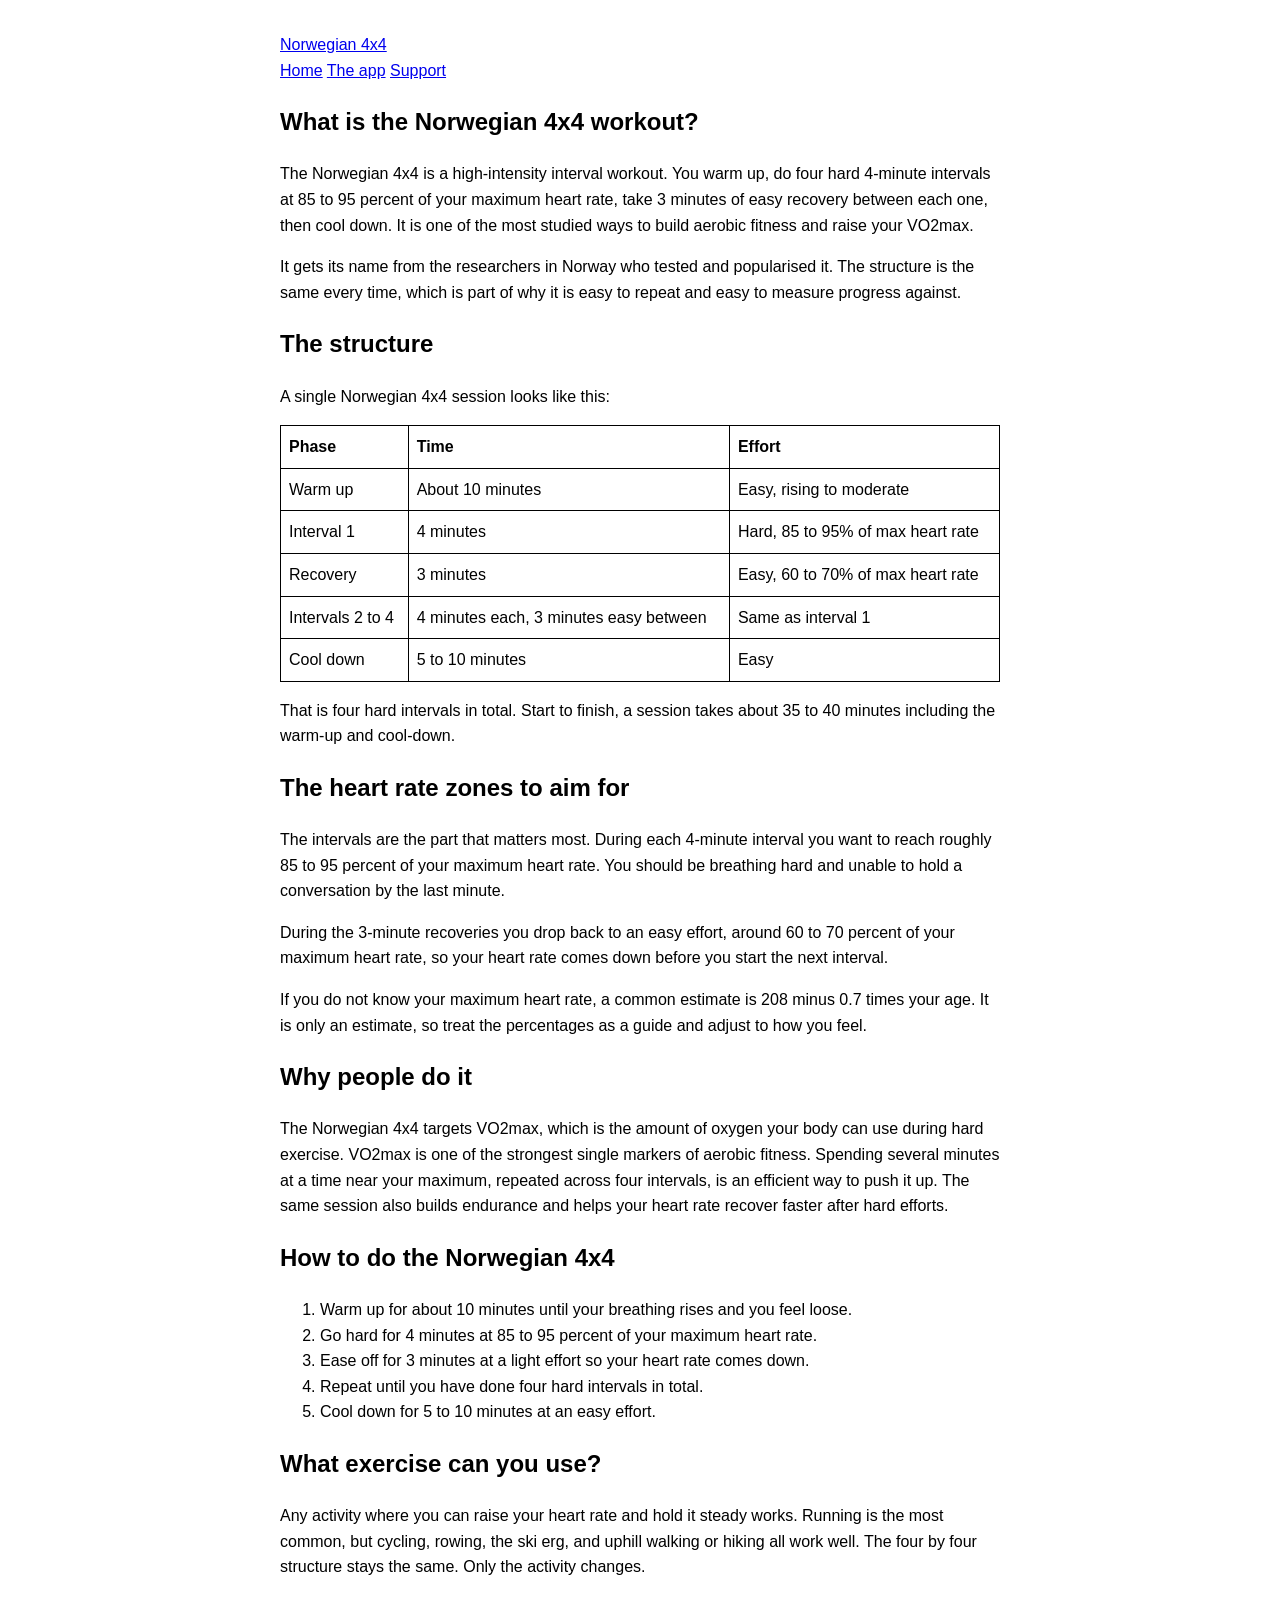
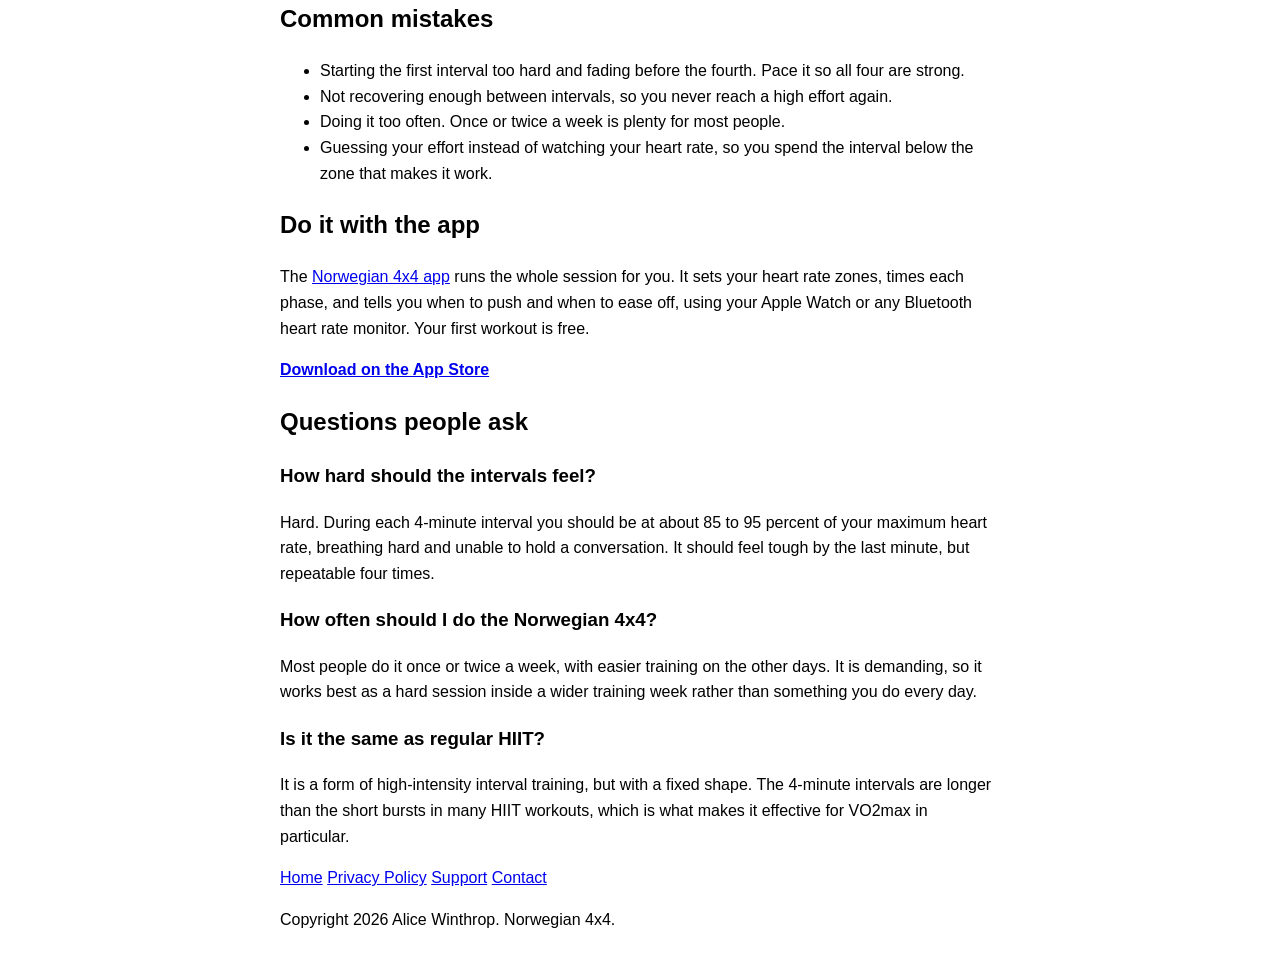
==== what-is-the-norwegian-4x4-workout/index.html @ 2b223a9f "Rewrite landing copy plainly, add Norwegian 4x4 workout guide Revise the landing page copy to remove" ====
<!DOCTYPE html>
<html lang="en">
<head>
  <meta charset="UTF-8">
  <meta name="viewport" content="width=device-width, initial-scale=1.0">

  <!-- ============================================================
       PRIMARY SEO
       Target queries: "norwegian 4x4", "what is the norwegian 4x4 workout",
       "norwegian 4x4 protocol", "4x4 interval training", "norwegian 4x4 heart rate"
       Informational intent. This page builds topical authority and earns
       links; it links through to the app landing page.
       ============================================================ -->
  <title>What Is the Norwegian 4x4 Workout? A Simple Guide</title>
  <meta name="description" content="The Norwegian 4x4 is an interval workout: warm up, four 4-minute hard intervals with 3-minute easy recoveries, then cool down. Here is how it works, the heart rate zones to aim for, and how to do it.">
  <link rel="canonical" href="https://norwegian4x4.app/what-is-the-norwegian-4x4-workout/">
  <meta name="robots" content="index, follow, max-image-preview:large">

  <!-- Open Graph -->
  <meta property="og:type" content="article">
  <meta property="og:site_name" content="Norwegian 4x4">
  <meta property="og:title" content="What Is the Norwegian 4x4 Workout? A Simple Guide">
  <meta property="og:description" content="The Norwegian 4x4 is an interval workout: warm up, four 4-minute hard intervals with 3-minute easy recoveries, then cool down. How it works, the heart rate zones, and how to do it.">
  <meta property="og:url" content="https://norwegian4x4.app/what-is-the-norwegian-4x4-workout/">
  <!-- TODO(design): 1200x630 social share image -->
  <meta property="og:image" content="https://norwegian4x4.app/assets/og-image.png">

  <!-- Twitter Card -->
  <meta name="twitter:card" content="summary_large_image">
  <meta name="twitter:title" content="What Is the Norwegian 4x4 Workout? A Simple Guide">
  <meta name="twitter:description" content="The Norwegian 4x4 is an interval workout: warm up, four 4-minute hard intervals with 3-minute easy recoveries, then cool down.">
  <meta name="twitter:image" content="https://norwegian4x4.app/assets/og-image.png">

  <!-- ============================================================
       STRUCTURED DATA
       HowTo drives the step rich-result; FAQPage covers common questions.
       ============================================================ -->
  <script type="application/ld+json">
  {
    "@context": "https://schema.org",
    "@type": "HowTo",
    "name": "How to do the Norwegian 4x4 workout",
    "description": "A step-by-step guide to the Norwegian 4x4 interval workout, from warm-up to cool-down.",
    "totalTime": "PT35M",
    "step": [
      {
        "@type": "HowToStep",
        "name": "Warm up",
        "text": "Warm up for about 10 minutes at an easy effort until your breathing rises and you feel loose."
      },
      {
        "@type": "HowToStep",
        "name": "First hard interval",
        "text": "Go hard for 4 minutes at roughly 85 to 95 percent of your maximum heart rate. You should be breathing hard and unable to hold a conversation."
      },
      {
        "@type": "HowToStep",
        "name": "Recover",
        "text": "Ease off for 3 minutes at a light effort, around 60 to 70 percent of your maximum heart rate, so your heart rate comes down before the next interval."
      },
      {
        "@type": "HowToStep",
        "name": "Repeat for four intervals",
        "text": "Repeat the 4-minute hard interval and 3-minute recovery until you have completed four hard intervals in total."
      },
      {
        "@type": "HowToStep",
        "name": "Cool down",
        "text": "Cool down for 5 to 10 minutes at an easy effort to finish."
      }
    ]
  }
  </script>

  <script type="application/ld+json">
  {
    "@context": "https://schema.org",
    "@type": "FAQPage",
    "mainEntity": [
      {
        "@type": "Question",
        "name": "What is the Norwegian 4x4 workout?",
        "acceptedAnswer": {
          "@type": "Answer",
          "text": "The Norwegian 4x4 is a high-intensity interval workout. You warm up, do four hard 4-minute intervals at 85 to 95 percent of your maximum heart rate, take 3 minutes of easy recovery between each one, then cool down. It is used to build aerobic fitness and VO2max."
        }
      },
      {
        "@type": "Question",
        "name": "How hard should the intervals feel?",
        "acceptedAnswer": {
          "@type": "Answer",
          "text": "Hard. During each 4-minute interval you should be at about 85 to 95 percent of your maximum heart rate, breathing hard and unable to hold a conversation. It should feel tough by the last minute, but repeatable four times."
        }
      },
      {
        "@type": "Question",
        "name": "How often should I do the Norwegian 4x4?",
        "acceptedAnswer": {
          "@type": "Answer",
          "text": "Most people do it once or twice a week, with easier training on the other days. It is demanding, so it works best as a hard session inside a wider training week rather than something you do every day."
        }
      },
      {
        "@type": "Question",
        "name": "What exercises can I use for the Norwegian 4x4?",
        "acceptedAnswer": {
          "@type": "Answer",
          "text": "Any activity where you can raise your heart rate and hold it steady works. Running, cycling, rowing, the ski erg, and uphill walking or hiking are all common. The structure stays the same, only the activity changes."
        }
      }
    ]
  }
  </script>

  <!-- ============================================================
       PLACEHOLDER STYLES. Intentionally minimal.
       Design will be replaced by the design system.
       ============================================================ -->
  <style>
    :root { color-scheme: light dark; }
    body {
      font-family: -apple-system, BlinkMacSystemFont, "Segoe UI", Roboto, Helvetica, Arial, sans-serif;
      line-height: 1.6;
      max-width: 720px;
      margin: 0 auto;
      padding: 2rem 1rem;
    }
    table { border-collapse: collapse; width: 100%; }
    th, td { border: 1px solid currentColor; padding: 0.5rem; text-align: left; }
    .cta { font-weight: 600; }
  </style>
</head>

<body>
  <header class="site-header">
    <a class="brand" href="/" aria-label="Norwegian 4x4 home">
      <span class="brand-name">Norwegian 4x4</span>
    </a>
    <nav class="site-nav" aria-label="Primary">
      <a href="/">Home</a>
      <a href="/#features">The app</a>
      <a href="/support">Support</a>
    </nav>
  </header>

  <main>
    <article>
      <h1>What is the Norwegian 4x4 workout?</h1>

      <!-- Lead answer kept short and direct for featured snippets and AI answers. -->
      <p>
        The Norwegian 4x4 is a high-intensity interval workout. You warm up, do four hard 4-minute
        intervals at 85 to 95 percent of your maximum heart rate, take 3 minutes of easy recovery
        between each one, then cool down. It is one of the most studied ways to build aerobic fitness
        and raise your VO2max.
      </p>
      <p>
        It gets its name from the researchers in Norway who tested and popularised it. The structure is
        the same every time, which is part of why it is easy to repeat and easy to measure progress
        against.
      </p>

      <h2>The structure</h2>
      <p>A single Norwegian 4x4 session looks like this:</p>
      <table>
        <thead>
          <tr><th>Phase</th><th>Time</th><th>Effort</th></tr>
        </thead>
        <tbody>
          <tr><td>Warm up</td><td>About 10 minutes</td><td>Easy, rising to moderate</td></tr>
          <tr><td>Interval 1</td><td>4 minutes</td><td>Hard, 85 to 95% of max heart rate</td></tr>
          <tr><td>Recovery</td><td>3 minutes</td><td>Easy, 60 to 70% of max heart rate</td></tr>
          <tr><td>Intervals 2 to 4</td><td>4 minutes each, 3 minutes easy between</td><td>Same as interval 1</td></tr>
          <tr><td>Cool down</td><td>5 to 10 minutes</td><td>Easy</td></tr>
        </tbody>
      </table>
      <p>
        That is four hard intervals in total. Start to finish, a session takes about 35 to 40 minutes
        including the warm-up and cool-down.
      </p>

      <h2>The heart rate zones to aim for</h2>
      <p>
        The intervals are the part that matters most. During each 4-minute interval you want to reach
        roughly 85 to 95 percent of your maximum heart rate. You should be breathing hard and unable to
        hold a conversation by the last minute.
      </p>
      <p>
        During the 3-minute recoveries you drop back to an easy effort, around 60 to 70 percent of your
        maximum heart rate, so your heart rate comes down before you start the next interval.
      </p>
      <p>
        If you do not know your maximum heart rate, a common estimate is 208 minus 0.7 times your age.
        It is only an estimate, so treat the percentages as a guide and adjust to how you feel.
      </p>

      <h2>Why people do it</h2>
      <p>
        The Norwegian 4x4 targets VO2max, which is the amount of oxygen your body can use during hard
        exercise. VO2max is one of the strongest single markers of aerobic fitness. Spending several
        minutes at a time near your maximum, repeated across four intervals, is an efficient way to push
        it up. The same session also builds endurance and helps your heart rate recover faster after hard
        efforts.
      </p>

      <h2>How to do the Norwegian 4x4</h2>
      <ol>
        <li>Warm up for about 10 minutes until your breathing rises and you feel loose.</li>
        <li>Go hard for 4 minutes at 85 to 95 percent of your maximum heart rate.</li>
        <li>Ease off for 3 minutes at a light effort so your heart rate comes down.</li>
        <li>Repeat until you have done four hard intervals in total.</li>
        <li>Cool down for 5 to 10 minutes at an easy effort.</li>
      </ol>

      <h2>What exercise can you use?</h2>
      <p>
        Any activity where you can raise your heart rate and hold it steady works. Running is the most
        common, but cycling, rowing, the ski erg, and uphill walking or hiking all work well. The four by
        four structure stays the same. Only the activity changes.
      </p>

      <h2>Common mistakes</h2>
      <ul>
        <li>Starting the first interval too hard and fading before the fourth. Pace it so all four are strong.</li>
        <li>Not recovering enough between intervals, so you never reach a high effort again.</li>
        <li>Doing it too often. Once or twice a week is plenty for most people.</li>
        <li>Guessing your effort instead of watching your heart rate, so you spend the interval below the zone that makes it work.</li>
      </ul>

      <h2>Do it with the app</h2>
      <p>
        The <a href="/">Norwegian 4x4 app</a> runs the whole session for you. It sets your heart rate
        zones, times each phase, and tells you when to push and when to ease off, using your Apple Watch
        or any Bluetooth heart rate monitor. Your first workout is free.
      </p>
      <p class="cta-row">
        <!-- TODO(action): replace with the real App Store URL / app ID -->
        <a class="cta cta-primary" href="https://apps.apple.com/app/idXXXXXXXXX"
           data-analytics="guide-download">Download on the App Store</a>
      </p>

      <h2>Questions people ask</h2>

      <h3>How hard should the intervals feel?</h3>
      <p>
        Hard. During each 4-minute interval you should be at about 85 to 95 percent of your maximum heart
        rate, breathing hard and unable to hold a conversation. It should feel tough by the last minute,
        but repeatable four times.
      </p>

      <h3>How often should I do the Norwegian 4x4?</h3>
      <p>
        Most people do it once or twice a week, with easier training on the other days. It is demanding,
        so it works best as a hard session inside a wider training week rather than something you do
        every day.
      </p>

      <h3>Is it the same as regular HIIT?</h3>
      <p>
        It is a form of high-intensity interval training, but with a fixed shape. The 4-minute intervals
        are longer than the short bursts in many HIIT workouts, which is what makes it effective for
        VO2max in particular.
      </p>
    </article>
  </main>

  <footer class="site-footer">
    <nav aria-label="Footer">
      <a href="/">Home</a>
      <a href="https://norwegian4x4.app/privacy-policy">Privacy Policy</a>
      <a href="https://norwegian4x4.app/support">Support</a>
      <a href="mailto:alicedevwin@icloud.com">Contact</a>
    </nav>
    <p class="copyright">Copyright 2026 Alice Winthrop. Norwegian 4x4.</p>
  </footer>
</body>
</html>
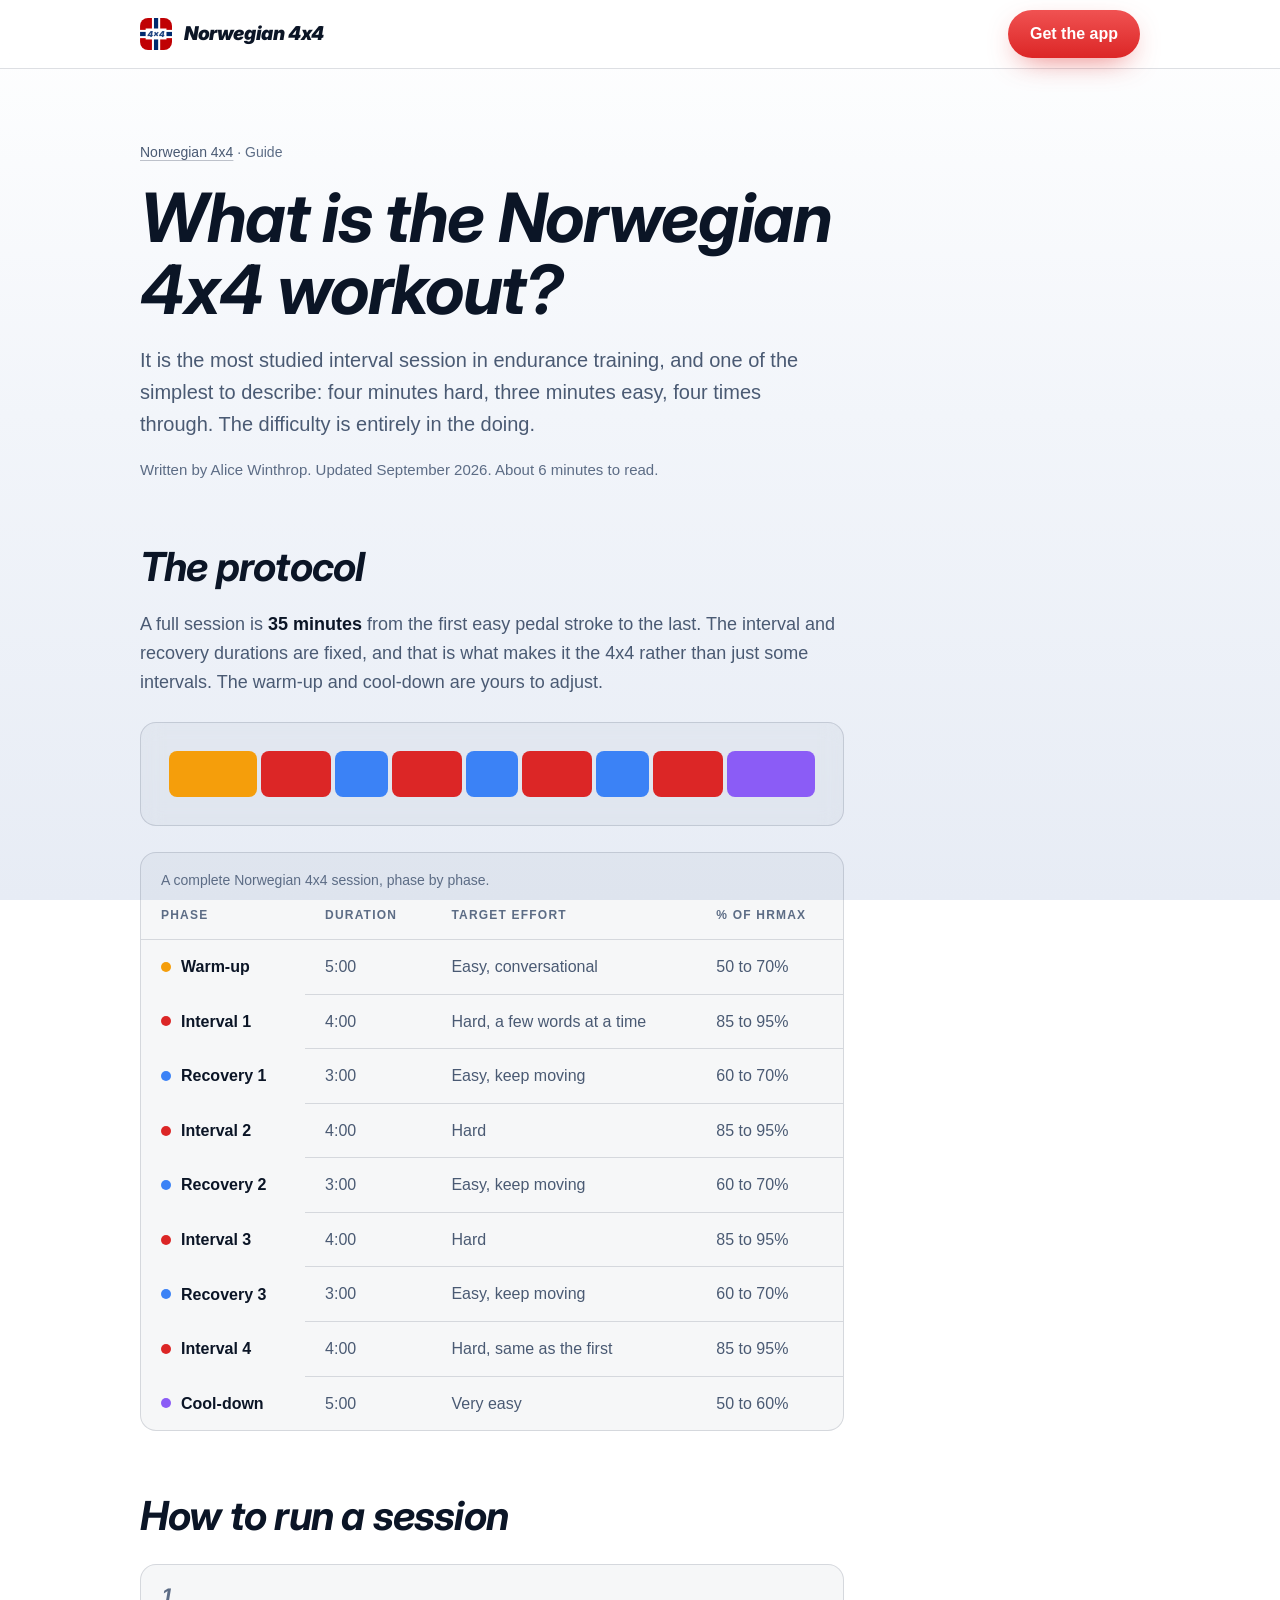
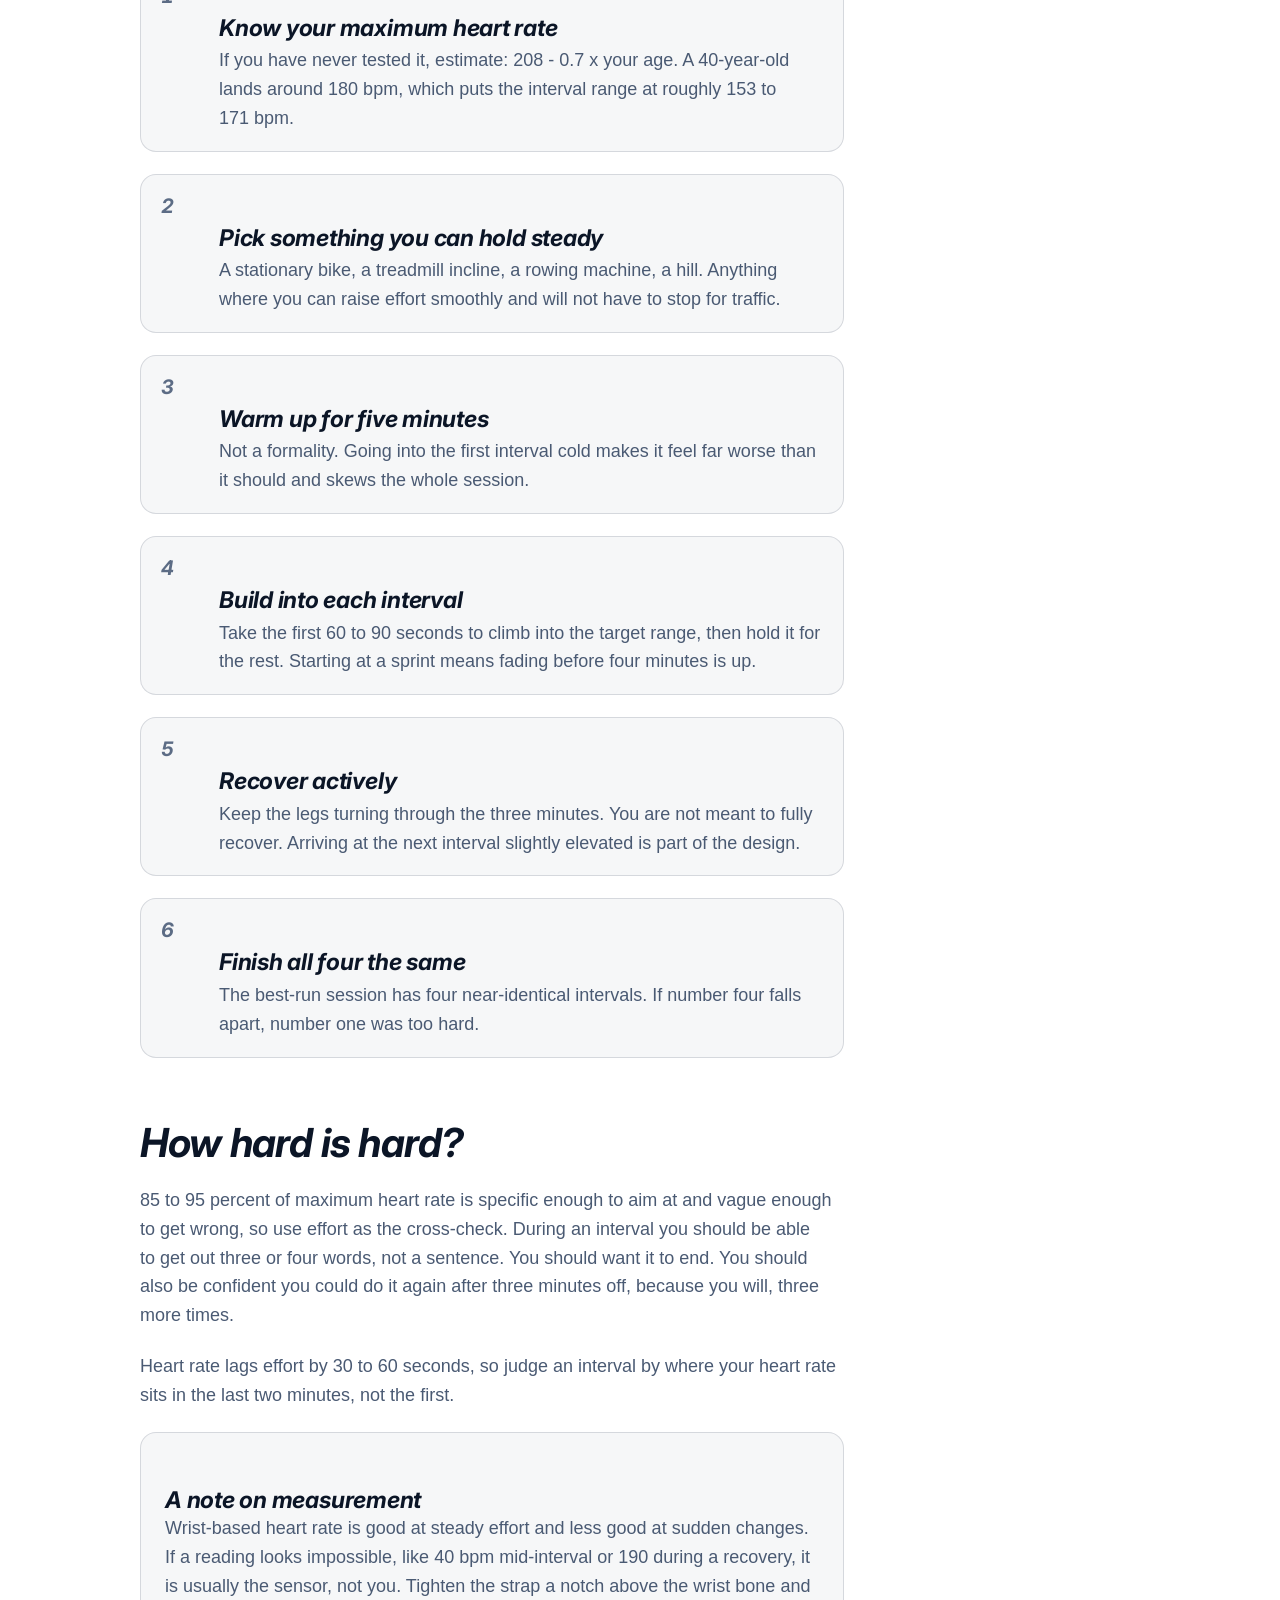
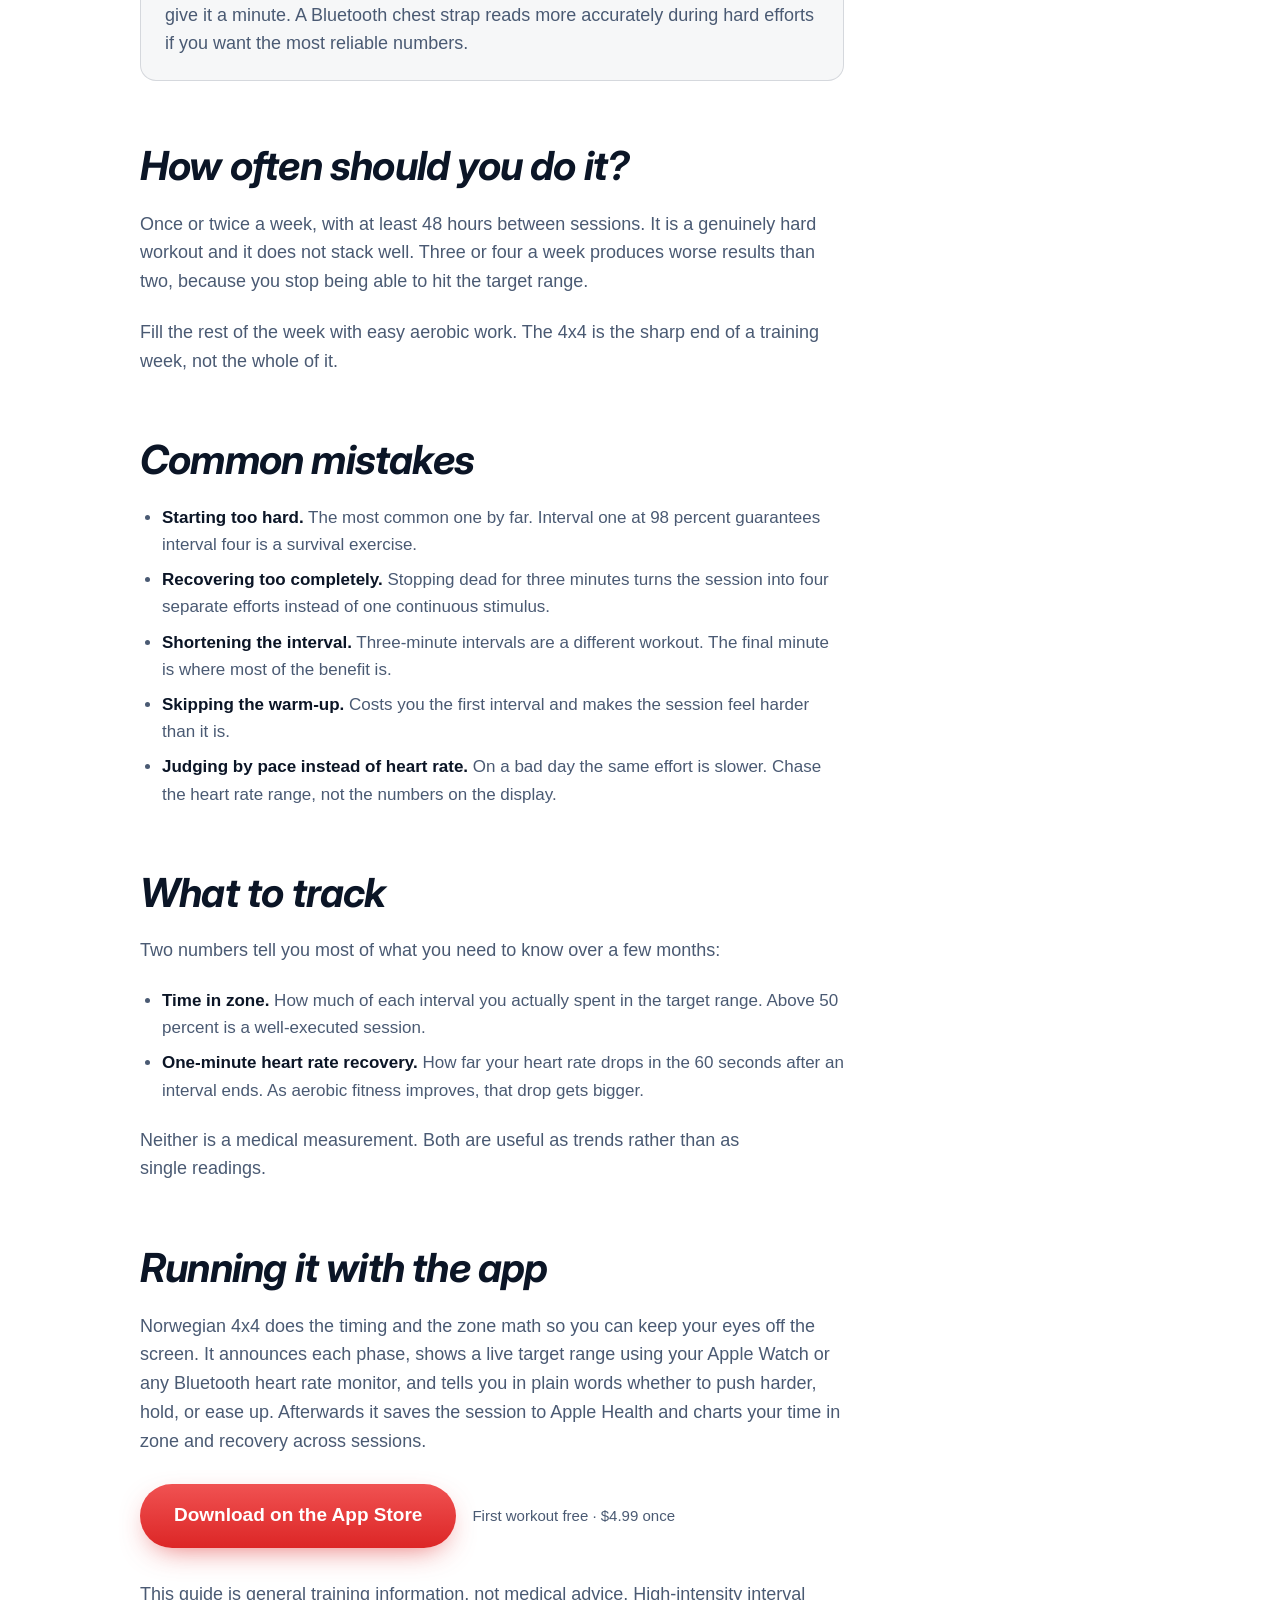
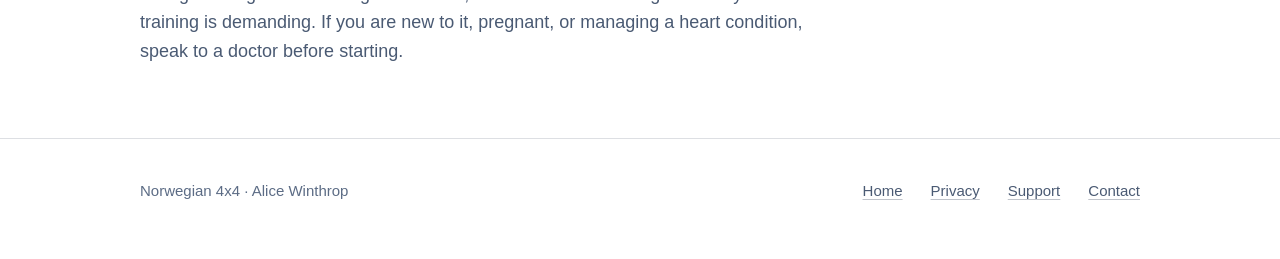
==== commit b8f6b13b: "Apply Claude Design visual design to landing page and guide Merge the Claude Design handoff onto the" ====
--- a/what-is-the-norwegian-4x4-workout/index.html
+++ b/what-is-the-norwegian-4x4-workout/index.html
@@ -1,278 +1,269 @@
 <!DOCTYPE html>
 <html lang="en">
 <head>
-  <meta charset="UTF-8">
-  <meta name="viewport" content="width=device-width, initial-scale=1.0">
-
-  <!-- ============================================================
-       PRIMARY SEO
-       Target queries: "norwegian 4x4", "what is the norwegian 4x4 workout",
-       "norwegian 4x4 protocol", "4x4 interval training", "norwegian 4x4 heart rate"
-       Informational intent. This page builds topical authority and earns
-       links; it links through to the app landing page.
-       ============================================================ -->
-  <title>What Is the Norwegian 4x4 Workout? A Simple Guide</title>
-  <meta name="description" content="The Norwegian 4x4 is an interval workout: warm up, four 4-minute hard intervals with 3-minute easy recoveries, then cool down. Here is how it works, the heart rate zones to aim for, and how to do it.">
-  <link rel="canonical" href="https://norwegian4x4.app/what-is-the-norwegian-4x4-workout/">
-  <meta name="robots" content="index, follow, max-image-preview:large">
-
-  <!-- Open Graph -->
-  <meta property="og:type" content="article">
-  <meta property="og:site_name" content="Norwegian 4x4">
-  <meta property="og:title" content="What Is the Norwegian 4x4 Workout? A Simple Guide">
-  <meta property="og:description" content="The Norwegian 4x4 is an interval workout: warm up, four 4-minute hard intervals with 3-minute easy recoveries, then cool down. How it works, the heart rate zones, and how to do it.">
-  <meta property="og:url" content="https://norwegian4x4.app/what-is-the-norwegian-4x4-workout/">
-  <!-- TODO(design): 1200x630 social share image -->
-  <meta property="og:image" content="https://norwegian4x4.app/assets/og-image.png">
-
-  <!-- Twitter Card -->
-  <meta name="twitter:card" content="summary_large_image">
-  <meta name="twitter:title" content="What Is the Norwegian 4x4 Workout? A Simple Guide">
-  <meta name="twitter:description" content="The Norwegian 4x4 is an interval workout: warm up, four 4-minute hard intervals with 3-minute easy recoveries, then cool down.">
-  <meta name="twitter:image" content="https://norwegian4x4.app/assets/og-image.png">
-
-  <!-- ============================================================
-       STRUCTURED DATA
-       HowTo drives the step rich-result; FAQPage covers common questions.
-       ============================================================ -->
-  <script type="application/ld+json">
-  {
-    "@context": "https://schema.org",
-    "@type": "HowTo",
-    "name": "How to do the Norwegian 4x4 workout",
-    "description": "A step-by-step guide to the Norwegian 4x4 interval workout, from warm-up to cool-down.",
-    "totalTime": "PT35M",
-    "step": [
-      {
-        "@type": "HowToStep",
-        "name": "Warm up",
-        "text": "Warm up for about 10 minutes at an easy effort until your breathing rises and you feel loose."
-      },
-      {
-        "@type": "HowToStep",
-        "name": "First hard interval",
-        "text": "Go hard for 4 minutes at roughly 85 to 95 percent of your maximum heart rate. You should be breathing hard and unable to hold a conversation."
-      },
-      {
-        "@type": "HowToStep",
-        "name": "Recover",
-        "text": "Ease off for 3 minutes at a light effort, around 60 to 70 percent of your maximum heart rate, so your heart rate comes down before the next interval."
-      },
-      {
-        "@type": "HowToStep",
-        "name": "Repeat for four intervals",
-        "text": "Repeat the 4-minute hard interval and 3-minute recovery until you have completed four hard intervals in total."
-      },
-      {
-        "@type": "HowToStep",
-        "name": "Cool down",
-        "text": "Cool down for 5 to 10 minutes at an easy effort to finish."
-      }
-    ]
+<meta charset="utf-8">
+<meta name="viewport" content="width=device-width, initial-scale=1">
+
+<!-- ============================================================
+     SEO. Targets: "norwegian 4x4", "what is the norwegian 4x4 workout",
+     "norwegian 4x4 protocol", "4x4 interval training".
+     ============================================================ -->
+<title>What Is the Norwegian 4x4 Workout? The Protocol, Explained</title>
+<meta name="description" content="The Norwegian 4x4 interval workout explained: the exact structure, the target heart rate zones, how long it takes, how often to do it, and the mistakes that make it easier than it should be.">
+<link rel="canonical" href="https://norwegian4x4.app/what-is-the-norwegian-4x4-workout/">
+<meta name="robots" content="index, follow, max-image-preview:large">
+
+<meta property="og:type" content="article">
+<meta property="og:site_name" content="Norwegian 4x4">
+<meta property="og:title" content="What Is the Norwegian 4x4 Workout? The Protocol, Explained">
+<meta property="og:description" content="The exact structure, the target heart rate zones, how long it takes, and how often to do it.">
+<meta property="og:url" content="https://norwegian4x4.app/what-is-the-norwegian-4x4-workout/">
+<meta property="og:image" content="https://norwegian4x4.app/assets/og-image.png">
+<meta property="og:image:width" content="1200">
+<meta property="og:image:height" content="630">
+<meta name="twitter:card" content="summary_large_image">
+<meta name="twitter:title" content="What Is the Norwegian 4x4 Workout? The Protocol, Explained">
+<meta name="twitter:description" content="The exact structure, the target heart rate zones, how long it takes, and how often to do it.">
+<meta name="twitter:image" content="https://norwegian4x4.app/assets/og-image.png">
+
+<link rel="icon" href="../assets/icon.png">
+<link rel="apple-touch-icon" href="../assets/icon.png">
+<link rel="preconnect" href="https://fonts.googleapis.com">
+<link rel="preconnect" href="https://fonts.gstatic.com" crossorigin>
+<link rel="stylesheet" href="https://fonts.googleapis.com/css2?family=Inter:ital,wght@1,700;1,900&display=swap">
+<link rel="stylesheet" href="../assets/site.css">
+
+<script type="application/ld+json">
+{
+  "@context": "https://schema.org",
+  "@type": "Article",
+  "headline": "What Is the Norwegian 4x4 Workout? The Protocol, Explained",
+  "description": "The Norwegian 4x4 interval workout explained: the exact structure, the target heart rate zones, how long it takes, how often to do it, and the common mistakes.",
+  "image": "https://norwegian4x4.app/assets/og-image.png",
+  "author": { "@type": "Person", "name": "Alice Winthrop" },
+  "publisher": { "@type": "Person", "name": "Alice Winthrop" },
+  "mainEntityOfPage": {
+    "@type": "WebPage",
+    "@id": "https://norwegian4x4.app/what-is-the-norwegian-4x4-workout/"
   }
-  </script>
-
-  <script type="application/ld+json">
-  {
-    "@context": "https://schema.org",
-    "@type": "FAQPage",
-    "mainEntity": [
-      {
-        "@type": "Question",
-        "name": "What is the Norwegian 4x4 workout?",
-        "acceptedAnswer": {
-          "@type": "Answer",
-          "text": "The Norwegian 4x4 is a high-intensity interval workout. You warm up, do four hard 4-minute intervals at 85 to 95 percent of your maximum heart rate, take 3 minutes of easy recovery between each one, then cool down. It is used to build aerobic fitness and VO2max."
-        }
-      },
-      {
-        "@type": "Question",
-        "name": "How hard should the intervals feel?",
-        "acceptedAnswer": {
-          "@type": "Answer",
-          "text": "Hard. During each 4-minute interval you should be at about 85 to 95 percent of your maximum heart rate, breathing hard and unable to hold a conversation. It should feel tough by the last minute, but repeatable four times."
-        }
-      },
-      {
-        "@type": "Question",
-        "name": "How often should I do the Norwegian 4x4?",
-        "acceptedAnswer": {
-          "@type": "Answer",
-          "text": "Most people do it once or twice a week, with easier training on the other days. It is demanding, so it works best as a hard session inside a wider training week rather than something you do every day."
-        }
-      },
-      {
-        "@type": "Question",
-        "name": "What exercises can I use for the Norwegian 4x4?",
-        "acceptedAnswer": {
-          "@type": "Answer",
-          "text": "Any activity where you can raise your heart rate and hold it steady works. Running, cycling, rowing, the ski erg, and uphill walking or hiking are all common. The structure stays the same, only the activity changes."
-        }
-      }
-    ]
-  }
-  </script>
-
-  <!-- ============================================================
-       PLACEHOLDER STYLES. Intentionally minimal.
-       Design will be replaced by the design system.
-       ============================================================ -->
-  <style>
-    :root { color-scheme: light dark; }
-    body {
-      font-family: -apple-system, BlinkMacSystemFont, "Segoe UI", Roboto, Helvetica, Arial, sans-serif;
-      line-height: 1.6;
-      max-width: 720px;
-      margin: 0 auto;
-      padding: 2rem 1rem;
-    }
-    table { border-collapse: collapse; width: 100%; }
-    th, td { border: 1px solid currentColor; padding: 0.5rem; text-align: left; }
-    .cta { font-weight: 600; }
-  </style>
+}
+</script>
+<script type="application/ld+json">
+{
+  "@context": "https://schema.org",
+  "@type": "HowTo",
+  "name": "How to do the Norwegian 4x4 workout",
+  "totalTime": "PT35M",
+  "step": [
+    { "@type": "HowToStep", "name": "Warm up", "text": "Five minutes of easy cardio to raise your heart rate gradually." },
+    { "@type": "HowToStep", "name": "Interval", "text": "Four minutes at roughly 85 to 95 percent of maximum heart rate. Hard but repeatable." },
+    { "@type": "HowToStep", "name": "Recovery", "text": "Three minutes of active recovery at around 60 to 70 percent of maximum heart rate." },
+    { "@type": "HowToStep", "name": "Repeat", "text": "Complete four intervals in total, separated by three recoveries." },
+    { "@type": "HowToStep", "name": "Cool down", "text": "Five minutes of easy movement to finish." }
+  ]
+}
+</script>
 </head>
 
 <body>
-  <header class="site-header">
-    <a class="brand" href="/" aria-label="Norwegian 4x4 home">
-      <span class="brand-name">Norwegian 4x4</span>
+
+<header class="masthead">
+  <div class="shell">
+    <a class="brand" href="../">
+      <img src="../assets/icon.png" alt="" width="32" height="32">
+      <span>Norwegian 4x4</span>
     </a>
-    <nav class="site-nav" aria-label="Primary">
-      <a href="/">Home</a>
-      <a href="/#features">The app</a>
-      <a href="/support">Support</a>
-    </nav>
-  </header>
-
-  <main>
-    <article>
+    <!-- TODO(action): replace with the real App Store URL / app ID -->
+    <a class="cta cta-sm" href="https://apps.apple.com/app/idXXXXXXXXX">Get the app</a>
+  </div>
+</header>
+
+<main class="article">
+  <div class="shell">
+
+    <div class="article-head">
+      <p class="crumb"><a href="../">Norwegian 4x4</a> &middot; Guide</p>
       <h1>What is the Norwegian 4x4 workout?</h1>
-
-      <!-- Lead answer kept short and direct for featured snippets and AI answers. -->
-      <p>
-        The Norwegian 4x4 is a high-intensity interval workout. You warm up, do four hard 4-minute
-        intervals at 85 to 95 percent of your maximum heart rate, take 3 minutes of easy recovery
-        between each one, then cool down. It is one of the most studied ways to build aerobic fitness
-        and raise your VO2max.
-      </p>
-      <p>
-        It gets its name from the researchers in Norway who tested and popularised it. The structure is
-        the same every time, which is part of why it is easy to repeat and easy to measure progress
-        against.
-      </p>
-
-      <h2>The structure</h2>
-      <p>A single Norwegian 4x4 session looks like this:</p>
-      <table>
-        <thead>
-          <tr><th>Phase</th><th>Time</th><th>Effort</th></tr>
-        </thead>
-        <tbody>
-          <tr><td>Warm up</td><td>About 10 minutes</td><td>Easy, rising to moderate</td></tr>
-          <tr><td>Interval 1</td><td>4 minutes</td><td>Hard, 85 to 95% of max heart rate</td></tr>
-          <tr><td>Recovery</td><td>3 minutes</td><td>Easy, 60 to 70% of max heart rate</td></tr>
-          <tr><td>Intervals 2 to 4</td><td>4 minutes each, 3 minutes easy between</td><td>Same as interval 1</td></tr>
-          <tr><td>Cool down</td><td>5 to 10 minutes</td><td>Easy</td></tr>
-        </tbody>
-      </table>
-      <p>
-        That is four hard intervals in total. Start to finish, a session takes about 35 to 40 minutes
-        including the warm-up and cool-down.
-      </p>
-
-      <h2>The heart rate zones to aim for</h2>
-      <p>
-        The intervals are the part that matters most. During each 4-minute interval you want to reach
-        roughly 85 to 95 percent of your maximum heart rate. You should be breathing hard and unable to
-        hold a conversation by the last minute.
-      </p>
-      <p>
-        During the 3-minute recoveries you drop back to an easy effort, around 60 to 70 percent of your
-        maximum heart rate, so your heart rate comes down before you start the next interval.
-      </p>
-      <p>
-        If you do not know your maximum heart rate, a common estimate is 208 minus 0.7 times your age.
-        It is only an estimate, so treat the percentages as a guide and adjust to how you feel.
-      </p>
-
-      <h2>Why people do it</h2>
-      <p>
-        The Norwegian 4x4 targets VO2max, which is the amount of oxygen your body can use during hard
-        exercise. VO2max is one of the strongest single markers of aerobic fitness. Spending several
-        minutes at a time near your maximum, repeated across four intervals, is an efficient way to push
-        it up. The same session also builds endurance and helps your heart rate recover faster after hard
-        efforts.
-      </p>
-
-      <h2>How to do the Norwegian 4x4</h2>
-      <ol>
-        <li>Warm up for about 10 minutes until your breathing rises and you feel loose.</li>
-        <li>Go hard for 4 minutes at 85 to 95 percent of your maximum heart rate.</li>
-        <li>Ease off for 3 minutes at a light effort so your heart rate comes down.</li>
-        <li>Repeat until you have done four hard intervals in total.</li>
-        <li>Cool down for 5 to 10 minutes at an easy effort.</li>
+      <p class="lede">It is the most studied interval session in endurance training, and one of the simplest to describe: four minutes hard, three minutes easy, four times through. The difficulty is entirely in the doing.</p>
+      <p class="byline">Written by Alice Winthrop. Updated September 2026. About 6 minutes to read.</p>
+    </div>
+
+    <div class="article-body">
+
+      <h2>The protocol</h2>
+      <p>A full session is <strong>35 minutes</strong> from the first easy pedal stroke to the last. The interval and recovery durations are fixed, and that is what makes it the 4x4 rather than just some intervals. The warm-up and cool-down are yours to adjust.</p>
+
+      <div class="card" style="margin-top: 26px">
+        <div class="bar" role="img" aria-label="Session structure: a 5 minute warm-up, four 4-minute intervals separated by three 3-minute recoveries, then a 5 minute cool-down.">
+          <i class="w"></i><i class="i"></i><i class="r"></i><i class="i"></i><i class="r"></i><i class="i"></i><i class="r"></i><i class="i"></i><i class="c"></i>
+        </div>
+      </div>
+
+      <div class="table-wrap" style="margin-top: 26px">
+        <table>
+          <caption>A complete Norwegian 4x4 session, phase by phase.</caption>
+          <thead>
+            <tr>
+              <th scope="col">Phase</th>
+              <th scope="col">Duration</th>
+              <th scope="col">Target effort</th>
+              <th scope="col">% of HRmax</th>
+            </tr>
+          </thead>
+          <tbody>
+            <tr>
+              <th scope="row"><span class="phase"><span class="dot" style="background: var(--warmup)"></span>Warm-up</span></th>
+              <td>5:00</td>
+              <td>Easy, conversational</td>
+              <td>50 to 70%</td>
+            </tr>
+            <tr>
+              <th scope="row"><span class="phase"><span class="dot" style="background: var(--interval)"></span>Interval 1</span></th>
+              <td>4:00</td>
+              <td>Hard, a few words at a time</td>
+              <td>85 to 95%</td>
+            </tr>
+            <tr>
+              <th scope="row"><span class="phase"><span class="dot" style="background: var(--recovery)"></span>Recovery 1</span></th>
+              <td>3:00</td>
+              <td>Easy, keep moving</td>
+              <td>60 to 70%</td>
+            </tr>
+            <tr>
+              <th scope="row"><span class="phase"><span class="dot" style="background: var(--interval)"></span>Interval 2</span></th>
+              <td>4:00</td>
+              <td>Hard</td>
+              <td>85 to 95%</td>
+            </tr>
+            <tr>
+              <th scope="row"><span class="phase"><span class="dot" style="background: var(--recovery)"></span>Recovery 2</span></th>
+              <td>3:00</td>
+              <td>Easy, keep moving</td>
+              <td>60 to 70%</td>
+            </tr>
+            <tr>
+              <th scope="row"><span class="phase"><span class="dot" style="background: var(--interval)"></span>Interval 3</span></th>
+              <td>4:00</td>
+              <td>Hard</td>
+              <td>85 to 95%</td>
+            </tr>
+            <tr>
+              <th scope="row"><span class="phase"><span class="dot" style="background: var(--recovery)"></span>Recovery 3</span></th>
+              <td>3:00</td>
+              <td>Easy, keep moving</td>
+              <td>60 to 70%</td>
+            </tr>
+            <tr>
+              <th scope="row"><span class="phase"><span class="dot" style="background: var(--interval)"></span>Interval 4</span></th>
+              <td>4:00</td>
+              <td>Hard, same as the first</td>
+              <td>85 to 95%</td>
+            </tr>
+            <tr>
+              <th scope="row"><span class="phase"><span class="dot" style="background: var(--cooldown)"></span>Cool-down</span></th>
+              <td>5:00</td>
+              <td>Very easy</td>
+              <td>50 to 60%</td>
+            </tr>
+          </tbody>
+        </table>
+      </div>
+
+      <h2>How to run a session</h2>
+      <ol class="steps" style="margin-top: 26px">
+        <li>
+          <div>
+            <h3>Know your maximum heart rate</h3>
+            <p>If you have never tested it, estimate: 208 - 0.7 x your age. A 40-year-old lands around 180 bpm, which puts the interval range at roughly 153 to 171 bpm.</p>
+          </div>
+        </li>
+        <li>
+          <div>
+            <h3>Pick something you can hold steady</h3>
+            <p>A stationary bike, a treadmill incline, a rowing machine, a hill. Anything where you can raise effort smoothly and will not have to stop for traffic.</p>
+          </div>
+        </li>
+        <li>
+          <div>
+            <h3>Warm up for five minutes</h3>
+            <p>Not a formality. Going into the first interval cold makes it feel far worse than it should and skews the whole session.</p>
+          </div>
+        </li>
+        <li>
+          <div>
+            <h3>Build into each interval</h3>
+            <p>Take the first 60 to 90 seconds to climb into the target range, then hold it for the rest. Starting at a sprint means fading before four minutes is up.</p>
+          </div>
+        </li>
+        <li>
+          <div>
+            <h3>Recover actively</h3>
+            <p>Keep the legs turning through the three minutes. You are not meant to fully recover. Arriving at the next interval slightly elevated is part of the design.</p>
+          </div>
+        </li>
+        <li>
+          <div>
+            <h3>Finish all four the same</h3>
+            <p>The best-run session has four near-identical intervals. If number four falls apart, number one was too hard.</p>
+          </div>
+        </li>
       </ol>
 
-      <h2>What exercise can you use?</h2>
-      <p>
-        Any activity where you can raise your heart rate and hold it steady works. Running is the most
-        common, but cycling, rowing, the ski erg, and uphill walking or hiking all work well. The four by
-        four structure stays the same. Only the activity changes.
-      </p>
+      <h2>How hard is hard?</h2>
+      <p>85 to 95 percent of maximum heart rate is specific enough to aim at and vague enough to get wrong, so use effort as the cross-check. During an interval you should be able to get out three or four words, not a sentence. You should want it to end. You should also be confident you could do it again after three minutes off, because you will, three more times.</p>
+      <p>Heart rate lags effort by 30 to 60 seconds, so judge an interval by where your heart rate sits in the last two minutes, not the first.</p>
+
+      <div class="callout">
+        <h3>A note on measurement</h3>
+        <p>Wrist-based heart rate is good at steady effort and less good at sudden changes. If a reading looks impossible, like 40 bpm mid-interval or 190 during a recovery, it is usually the sensor, not you. Tighten the strap a notch above the wrist bone and give it a minute. A Bluetooth chest strap reads more accurately during hard efforts if you want the most reliable numbers.</p>
+      </div>
+
+      <h2>How often should you do it?</h2>
+      <p>Once or twice a week, with at least 48 hours between sessions. It is a genuinely hard workout and it does not stack well. Three or four a week produces worse results than two, because you stop being able to hit the target range.</p>
+      <p>Fill the rest of the week with easy aerobic work. The 4x4 is the sharp end of a training week, not the whole of it.</p>
 
       <h2>Common mistakes</h2>
       <ul>
-        <li>Starting the first interval too hard and fading before the fourth. Pace it so all four are strong.</li>
-        <li>Not recovering enough between intervals, so you never reach a high effort again.</li>
-        <li>Doing it too often. Once or twice a week is plenty for most people.</li>
-        <li>Guessing your effort instead of watching your heart rate, so you spend the interval below the zone that makes it work.</li>
+        <li><strong>Starting too hard.</strong> The most common one by far. Interval one at 98 percent guarantees interval four is a survival exercise.</li>
+        <li><strong>Recovering too completely.</strong> Stopping dead for three minutes turns the session into four separate efforts instead of one continuous stimulus.</li>
+        <li><strong>Shortening the interval.</strong> Three-minute intervals are a different workout. The final minute is where most of the benefit is.</li>
+        <li><strong>Skipping the warm-up.</strong> Costs you the first interval and makes the session feel harder than it is.</li>
+        <li><strong>Judging by pace instead of heart rate.</strong> On a bad day the same effort is slower. Chase the heart rate range, not the numbers on the display.</li>
       </ul>
 
-      <h2>Do it with the app</h2>
-      <p>
-        The <a href="/">Norwegian 4x4 app</a> runs the whole session for you. It sets your heart rate
-        zones, times each phase, and tells you when to push and when to ease off, using your Apple Watch
-        or any Bluetooth heart rate monitor. Your first workout is free.
-      </p>
-      <p class="cta-row">
+      <h2>What to track</h2>
+      <p>Two numbers tell you most of what you need to know over a few months:</p>
+      <ul>
+        <li><strong>Time in zone.</strong> How much of each interval you actually spent in the target range. Above 50 percent is a well-executed session.</li>
+        <li><strong>One-minute heart rate recovery.</strong> How far your heart rate drops in the 60 seconds after an interval ends. As aerobic fitness improves, that drop gets bigger.</li>
+      </ul>
+      <p>Neither is a medical measurement. Both are useful as trends rather than as single readings.</p>
+
+      <h2>Running it with the app</h2>
+      <p>Norwegian 4x4 does the timing and the zone math so you can keep your eyes off the screen. It announces each phase, shows a live target range using your Apple Watch or any Bluetooth heart rate monitor, and tells you in plain words whether to push harder, hold, or ease up. Afterwards it saves the session to Apple Health and charts your time in zone and recovery across sessions.</p>
+
+      <div class="cta-row" style="margin-top: 28px">
         <!-- TODO(action): replace with the real App Store URL / app ID -->
-        <a class="cta cta-primary" href="https://apps.apple.com/app/idXXXXXXXXX"
-           data-analytics="guide-download">Download on the App Store</a>
-      </p>
-
-      <h2>Questions people ask</h2>
-
-      <h3>How hard should the intervals feel?</h3>
-      <p>
-        Hard. During each 4-minute interval you should be at about 85 to 95 percent of your maximum heart
-        rate, breathing hard and unable to hold a conversation. It should feel tough by the last minute,
-        but repeatable four times.
-      </p>
-
-      <h3>How often should I do the Norwegian 4x4?</h3>
-      <p>
-        Most people do it once or twice a week, with easier training on the other days. It is demanding,
-        so it works best as a hard session inside a wider training week rather than something you do
-        every day.
-      </p>
-
-      <h3>Is it the same as regular HIIT?</h3>
-      <p>
-        It is a form of high-intensity interval training, but with a fixed shape. The 4-minute intervals
-        are longer than the short bursts in many HIIT workouts, which is what makes it effective for
-        VO2max in particular.
-      </p>
-    </article>
-  </main>
-
-  <footer class="site-footer">
-    <nav aria-label="Footer">
-      <a href="/">Home</a>
-      <a href="https://norwegian4x4.app/privacy-policy">Privacy Policy</a>
-      <a href="https://norwegian4x4.app/support">Support</a>
-      <a href="mailto:alicedevwin@icloud.com">Contact</a>
-    </nav>
-    <p class="copyright">Copyright 2026 Alice Winthrop. Norwegian 4x4.</p>
-  </footer>
+        <a class="cta" href="https://apps.apple.com/app/idXXXXXXXXX">Download on the App Store</a>
+        <span class="fineprint">First workout free &middot; $4.99 once</span>
+      </div>
+
+      <p class="fineprint" style="margin-top: 32px">This guide is general training information, not medical advice. High-intensity interval training is demanding. If you are new to it, pregnant, or managing a heart condition, speak to a doctor before starting.</p>
+
+    </div>
+  </div>
+</main>
+
+<footer class="site-foot">
+  <div class="shell">
+    <span>Norwegian 4x4 &middot; Alice Winthrop</span>
+    <span class="spacer"></span>
+    <a href="../">Home</a>
+    <a href="../privacy-policy">Privacy</a>
+    <a href="../support">Support</a>
+    <a href="mailto:alicedevwin@icloud.com">Contact</a>
+  </div>
+</footer>
+
 </body>
 </html>
--- a/assets/site.css
+++ b/assets/site.css
@@ -0,0 +1,502 @@
+/* Norwegian 4x4 site styles.
+   One stylesheet for the landing page and the guide.
+   Dark-first, matching the app (src/constants/theme.ts). */
+
+/* ---------- tokens ---------- */
+:root {
+  color-scheme: dark light;
+
+  --grad-a: #16294F;
+  --grad-b: #0F1D38;
+  --grad-c: #070C18;
+  --flat:   #070C18;
+
+  --ink:    #F8FAFC;
+  --ink-2:  #8FA3BE;
+  --ink-3:  #6E819C;
+
+  --glass:      rgba(190, 215, 255, 0.05);
+  --glass-hi:   rgba(190, 215, 255, 0.08);
+  --line:       rgba(190, 215, 255, 0.12);
+  --line-hi:    rgba(190, 215, 255, 0.22);
+
+  --red-a:  #F05252;
+  --red-b:  #DC2626;
+
+  --warmup:   #F59E0B;
+  --interval: #EF4444;
+  --recovery: #3B82F6;
+  --cooldown: #8B5CF6;
+  --below:    #3B82F6;
+  --inzone:   #22C55E;
+  --above:    #FBBF24;
+
+  --r-card: 16px;
+  --r-stat: 18px;
+  --r-zone: 20px;
+
+  --wordmark: "Inter", -apple-system, BlinkMacSystemFont, "Segoe UI", Helvetica, Arial, sans-serif;
+  --sans: -apple-system, BlinkMacSystemFont, "SF Pro Text", "Segoe UI", Roboto, Helvetica, Arial, sans-serif;
+
+  --shell: 1080px;
+  --gut: clamp(20px, 5vw, 40px);
+}
+
+@media (prefers-color-scheme: light) {
+  :root {
+    --grad-a: #FFFFFF;
+    --grad-b: #F2F5FA;
+    --grad-c: #E7ECF5;
+    --flat:   #FFFFFF;
+
+    --ink:   #0B1526;
+    --ink-2: #4A5A73;
+    --ink-3: #5C6C85;
+
+    --glass:    rgba(15, 29, 56, 0.035);
+    --glass-hi: rgba(15, 29, 56, 0.06);
+    --line:     rgba(15, 29, 56, 0.14);
+    --line-hi:  rgba(15, 29, 56, 0.26);
+
+    --interval: #DC2626;
+    --above:    #B45309;
+    --inzone:   #15803D;
+  }
+}
+
+/* ---------- base ---------- */
+*, *::before, *::after { box-sizing: border-box; }
+
+html { -webkit-text-size-adjust: 100%; }
+
+body {
+  margin: 0;
+  font-family: var(--sans);
+  font-size: 17px;
+  line-height: 1.6;
+  color: var(--ink);
+  background: var(--flat);
+  background-image: linear-gradient(180deg, var(--grad-a) 0%, var(--grad-b) 46%, var(--grad-c) 100%);
+  background-attachment: fixed;
+  -webkit-font-smoothing: antialiased;
+  text-wrap: pretty;
+}
+
+img, svg { max-width: 100%; height: auto; display: block; }
+
+a { color: var(--ink); text-decoration-color: var(--line-hi); text-underline-offset: 3px; }
+a:hover { text-decoration-color: currentColor; }
+
+:focus-visible {
+  outline: 2px solid var(--above);
+  outline-offset: 3px;
+  border-radius: 6px;
+}
+
+h1, h2, h3 {
+  font-family: var(--wordmark);
+  font-weight: 700;
+  font-style: italic;
+  letter-spacing: -0.02em;
+  line-height: 1.06;
+  margin: 0;
+  text-wrap: balance;
+}
+
+h1 { font-size: clamp(40px, 7.2vw, 68px); }
+h2 { font-size: clamp(28px, 4.4vw, 40px); }
+h3 { font-size: clamp(19px, 2.4vw, 23px); letter-spacing: -0.01em; line-height: 1.2; }
+
+p { margin: 0; }
+
+.num, time, td, th { font-variant-numeric: tabular-nums; }
+
+/* ---------- layout ---------- */
+.shell {
+  width: 100%;
+  max-width: var(--shell);
+  margin-inline: auto;
+  padding-inline: var(--gut);
+}
+
+section { padding-block: clamp(56px, 9vw, 104px); }
+section + section { border-top: 1px solid var(--line); }
+
+.eyebrow {
+  font-family: var(--sans);
+  font-size: 12px;
+  font-weight: 600;
+  letter-spacing: 0.14em;
+  text-transform: uppercase;
+  color: var(--ink-3);
+  margin: 0 0 14px;
+}
+
+.lede { color: var(--ink-2); font-size: clamp(17px, 2vw, 20px); max-width: 60ch; }
+
+.stack   { display: flex; flex-direction: column; gap: 16px; }
+.stack-l { display: flex; flex-direction: column; gap: 28px; }
+
+/* ---------- chrome ---------- */
+.masthead {
+  position: sticky;
+  top: 0;
+  z-index: 10;
+  backdrop-filter: saturate(140%) blur(14px);
+  -webkit-backdrop-filter: saturate(140%) blur(14px);
+  background: color-mix(in srgb, var(--flat) 72%, transparent);
+  border-bottom: 1px solid var(--line);
+}
+.masthead .shell {
+  display: flex;
+  align-items: center;
+  gap: 16px;
+  min-height: 64px;
+  padding-block: 10px;
+}
+.brand {
+  display: flex;
+  align-items: center;
+  gap: 12px;
+  text-decoration: none;
+  margin-right: auto;
+}
+.brand img { width: 32px; height: 32px; border-radius: 8px; }
+.brand span {
+  font-family: var(--wordmark);
+  font-weight: 900;
+  font-style: italic;
+  font-size: 19px;
+  letter-spacing: -0.02em;
+}
+
+/* ---------- buttons ---------- */
+.cta {
+  display: inline-flex;
+  align-items: center;
+  justify-content: center;
+  gap: 12px;
+  min-height: 64px;
+  padding: 0 34px;
+  border-radius: 999px;
+  border: 0;
+  font-family: var(--sans);
+  font-size: 19px;
+  font-weight: 600;
+  color: #FFFFFF;
+  text-decoration: none;
+  background-image: linear-gradient(180deg, var(--red-a) 0%, var(--red-b) 100%);
+  box-shadow: 0 10px 30px -12px rgba(220, 38, 38, 0.75);
+  transition: transform 140ms ease, box-shadow 140ms ease, filter 140ms ease;
+}
+.cta:hover { transform: translateY(-2px); box-shadow: 0 18px 38px -14px rgba(220, 38, 38, 0.85); filter: saturate(112%); }
+.cta:active { transform: translateY(0); }
+.cta svg { flex: none; }
+
+.cta-sm { min-height: 48px; padding: 0 22px; font-size: 16px; }
+
+.cta-ghost {
+  display: inline-flex;
+  align-items: center;
+  min-height: 64px;
+  padding: 0 28px;
+  border-radius: 999px;
+  border: 1px solid var(--line-hi);
+  background: var(--glass);
+  color: var(--ink);
+  font-size: 17px;
+  font-weight: 500;
+  text-decoration: none;
+  transition: background 140ms ease, border-color 140ms ease;
+}
+.cta-ghost:hover { background: var(--glass-hi); border-color: var(--ink-3); }
+
+.cta-row { display: flex; flex-wrap: wrap; align-items: center; gap: 16px; }
+
+.fineprint { color: var(--ink-2); font-size: 15px; }
+
+/* ---------- glass surfaces ---------- */
+.card {
+  background: var(--glass);
+  border: 1px solid var(--line);
+  border-radius: var(--r-card);
+  padding: clamp(20px, 3vw, 28px);
+  backdrop-filter: blur(10px);
+  -webkit-backdrop-filter: blur(10px);
+}
+.card h3 { margin-bottom: 10px; }
+.card p { color: var(--ink-2); }
+
+.grid { display: grid; gap: 16px; grid-template-columns: repeat(auto-fit, minmax(min(100%, 260px), 1fr)); }
+
+.stat {
+  background: var(--glass);
+  border: 1px solid var(--line);
+  border-radius: var(--r-stat);
+  padding: 20px;
+}
+.stat dt {
+  font-size: 12px;
+  font-weight: 600;
+  letter-spacing: 0.1em;
+  text-transform: uppercase;
+  color: var(--ink-3);
+}
+.stat dd {
+  margin: 6px 0 0;
+  font-family: var(--wordmark);
+  font-weight: 700;
+  font-style: italic;
+  font-size: 30px;
+  font-variant-numeric: tabular-nums;
+  letter-spacing: -0.02em;
+}
+
+/* ---------- hero ---------- */
+.hero { padding-top: clamp(44px, 7vw, 76px); }
+.hero-grid {
+  display: grid;
+  gap: clamp(32px, 6vw, 64px);
+  grid-template-columns: minmax(0, 1.05fr) minmax(0, 0.95fr);
+  align-items: center;
+}
+.hero-copy { display: flex; flex-direction: column; gap: 24px; align-items: flex-start; }
+.hero h1 span { display: block; }
+.hero-shot { justify-self: center; max-width: 340px; width: 100%; }
+.hero-shot img {
+  width: 100%;
+  border-radius: 42px;
+  filter: drop-shadow(0 40px 60px rgba(2, 6, 16, 0.55));
+}
+
+.pill-tags { display: flex; flex-wrap: wrap; gap: 8px; list-style: none; margin: 0; padding: 0; }
+.pill-tags li {
+  border: 1px solid var(--line);
+  background: var(--glass);
+  border-radius: 999px;
+  padding: 7px 14px;
+  font-size: 14px;
+  color: var(--ink-2);
+}
+
+@media (max-width: 860px) {
+  .hero-grid { grid-template-columns: 1fr; }
+  .hero-shot { max-width: 300px; }
+}
+
+/* ---------- interval bar ---------- */
+.bar {
+  display: grid;
+  grid-template-columns: 5fr 4fr 3fr 4fr 3fr 4fr 3fr 4fr 5fr;
+  gap: 4px;
+  height: 46px;
+}
+.bar i { border-radius: 8px; display: block; }
+.bar .w { background: var(--warmup); }
+.bar .i { background: var(--interval); }
+.bar .r { background: var(--recovery); }
+.bar .c { background: var(--cooldown); }
+
+.bar-legend {
+  display: flex;
+  flex-wrap: wrap;
+  gap: 8px 22px;
+  list-style: none;
+  margin: 16px 0 0;
+  padding: 0;
+  font-size: 14px;
+  color: var(--ink-2);
+}
+.bar-legend li { display: flex; align-items: center; gap: 8px; }
+.dot { width: 10px; height: 10px; border-radius: 999px; flex: none; }
+
+/* ---------- steps ---------- */
+.steps { list-style: none; counter-reset: s; margin: 0; padding: 0; display: grid; gap: 14px; }
+.steps li {
+  counter-increment: s;
+  display: grid;
+  grid-template-columns: 40px minmax(0, 1fr);
+  gap: 18px;
+  align-items: start;
+  background: var(--glass);
+  border: 1px solid var(--line);
+  border-radius: var(--r-card);
+  padding: 18px 20px;
+}
+.steps li::before {
+  content: counter(s);
+  font-family: var(--wordmark);
+  font-style: italic;
+  font-weight: 700;
+  font-size: 20px;
+  font-variant-numeric: tabular-nums;
+  color: var(--ink-3);
+  line-height: 1.3;
+}
+.steps h3 { margin-bottom: 4px; }
+.steps p { color: var(--ink-2); }
+
+/* ---------- feature rows ---------- */
+.feature {
+  display: grid;
+  grid-template-columns: minmax(0, 1fr) minmax(0, 0.82fr);
+  gap: clamp(28px, 5vw, 56px);
+  align-items: center;
+}
+.feature:nth-of-type(even) .feature-media { order: -1; }
+.feature + .feature { margin-top: clamp(48px, 7vw, 88px); }
+.feature-copy { display: flex; flex-direction: column; gap: 14px; }
+.feature-copy p { color: var(--ink-2); }
+
+.frame {
+  justify-self: center;
+  max-width: 300px;
+}
+.frame img {
+  border-radius: 38px;
+  filter: drop-shadow(0 30px 50px rgba(2, 6, 16, 0.5));
+}
+
+.watch-row {
+  display: grid;
+  grid-template-columns: repeat(2, minmax(0, 1fr));
+  gap: 14px;
+  max-width: 360px;
+  justify-self: center;
+}
+.watch-row img {
+  border-radius: 22px;
+  filter: drop-shadow(0 18px 30px rgba(2, 6, 16, 0.45));
+}
+
+@media (max-width: 760px) {
+  .feature { grid-template-columns: 1fr; }
+  .feature:nth-of-type(even) .feature-media { order: 0; }
+}
+
+/* ---------- zone strip ---------- */
+.zones { display: grid; gap: 12px; grid-template-columns: repeat(auto-fit, minmax(min(100%, 200px), 1fr)); }
+.zone {
+  border-radius: var(--r-zone);
+  border: 1px solid var(--line);
+  background: var(--glass);
+  padding: 18px 20px;
+  border-left-width: 1px;
+}
+.zone b {
+  display: block;
+  font-size: 13px;
+  font-weight: 700;
+  letter-spacing: 0.1em;
+  text-transform: uppercase;
+  margin-bottom: 6px;
+}
+.zone span { color: var(--ink-2); font-size: 15px; }
+.zone.below b { color: var(--below); }
+.zone.good  b { color: var(--inzone); }
+.zone.above b { color: var(--above); }
+
+/* ---------- table ---------- */
+.table-wrap { overflow-x: auto; border: 1px solid var(--line); border-radius: var(--r-card); background: var(--glass); }
+table { width: 100%; border-collapse: collapse; min-width: 460px; }
+caption { text-align: left; padding: 16px 20px 0; color: var(--ink-3); font-size: 14px; }
+th, td { padding: 14px 20px; text-align: left; font-size: 16px; }
+thead th {
+  font-size: 12px;
+  font-weight: 600;
+  letter-spacing: 0.1em;
+  text-transform: uppercase;
+  color: var(--ink-3);
+  border-bottom: 1px solid var(--line);
+}
+tbody tr + tr td { border-top: 1px solid var(--line); }
+tbody th { font-weight: 600; }
+td { color: var(--ink-2); }
+.phase { display: inline-flex; align-items: center; gap: 10px; color: var(--ink); }
+
+/* ---------- faq ---------- */
+.faq { display: grid; gap: 12px; }
+.faq details {
+  background: var(--glass);
+  border: 1px solid var(--line);
+  border-radius: var(--r-card);
+  padding: 4px 20px;
+}
+.faq summary {
+  cursor: pointer;
+  list-style: none;
+  padding: 16px 32px 16px 0;
+  position: relative;
+  font-family: var(--wordmark);
+  font-style: italic;
+  font-weight: 700;
+  font-size: 18px;
+  letter-spacing: -0.01em;
+}
+.faq summary::-webkit-details-marker { display: none; }
+.faq summary::after {
+  content: "";
+  position: absolute;
+  right: 4px;
+  top: 50%;
+  width: 9px;
+  height: 9px;
+  border-right: 2px solid var(--ink-3);
+  border-bottom: 2px solid var(--ink-3);
+  transform: translateY(-70%) rotate(45deg);
+  transition: transform 160ms ease;
+}
+.faq details[open] summary::after { transform: translateY(-25%) rotate(-135deg); }
+.faq details p { color: var(--ink-2); padding-bottom: 18px; }
+
+/* ---------- footer ---------- */
+.site-foot {
+  border-top: 1px solid var(--line);
+  padding-block: 40px 56px;
+  color: var(--ink-3);
+  font-size: 15px;
+}
+.site-foot .shell { display: flex; flex-wrap: wrap; gap: 12px 28px; align-items: center; }
+.site-foot a { color: var(--ink-2); }
+.site-foot .spacer { margin-left: auto; }
+
+/* ---------- article (guide) ---------- */
+.article { padding-block: clamp(40px, 6vw, 72px); }
+.article-head { max-width: 44rem; display: flex; flex-direction: column; gap: 18px; }
+.article-body { max-width: 44rem; }
+.article-body > * + * { margin-top: 22px; }
+.article-body h2 { margin-top: clamp(44px, 6vw, 64px); }
+.article-body h3 { margin-top: 32px; }
+.article-body p { color: var(--ink-2); font-size: 18px; }
+.article-body ul { color: var(--ink-2); padding-left: 22px; }
+.article-body li + li { margin-top: 8px; }
+.article-body strong { color: var(--ink); font-weight: 600; }
+.article .steps p, .article .steps h3 { max-width: none; }
+
+.callout {
+  border: 1px solid var(--line);
+  border-radius: var(--r-card);
+  background: var(--glass);
+  padding: 22px 24px;
+}
+.callout p { color: var(--ink-2); }
+
+.crumb { font-size: 14px; color: var(--ink-3); }
+.crumb a { color: var(--ink-2); }
+
+.byline { color: var(--ink-3); font-size: 15px; }
+
+/* ---------- motion ---------- */
+@media (prefers-reduced-motion: no-preference) {
+  @supports (animation-timeline: view()) {
+    .reveal {
+      animation: reveal linear both;
+      animation-timeline: view();
+      animation-range: entry 0% entry 55%;
+    }
+    @keyframes reveal {
+      from { opacity: 0; transform: translateY(20px); }
+      to   { opacity: 1; transform: none; }
+    }
+  }
+}
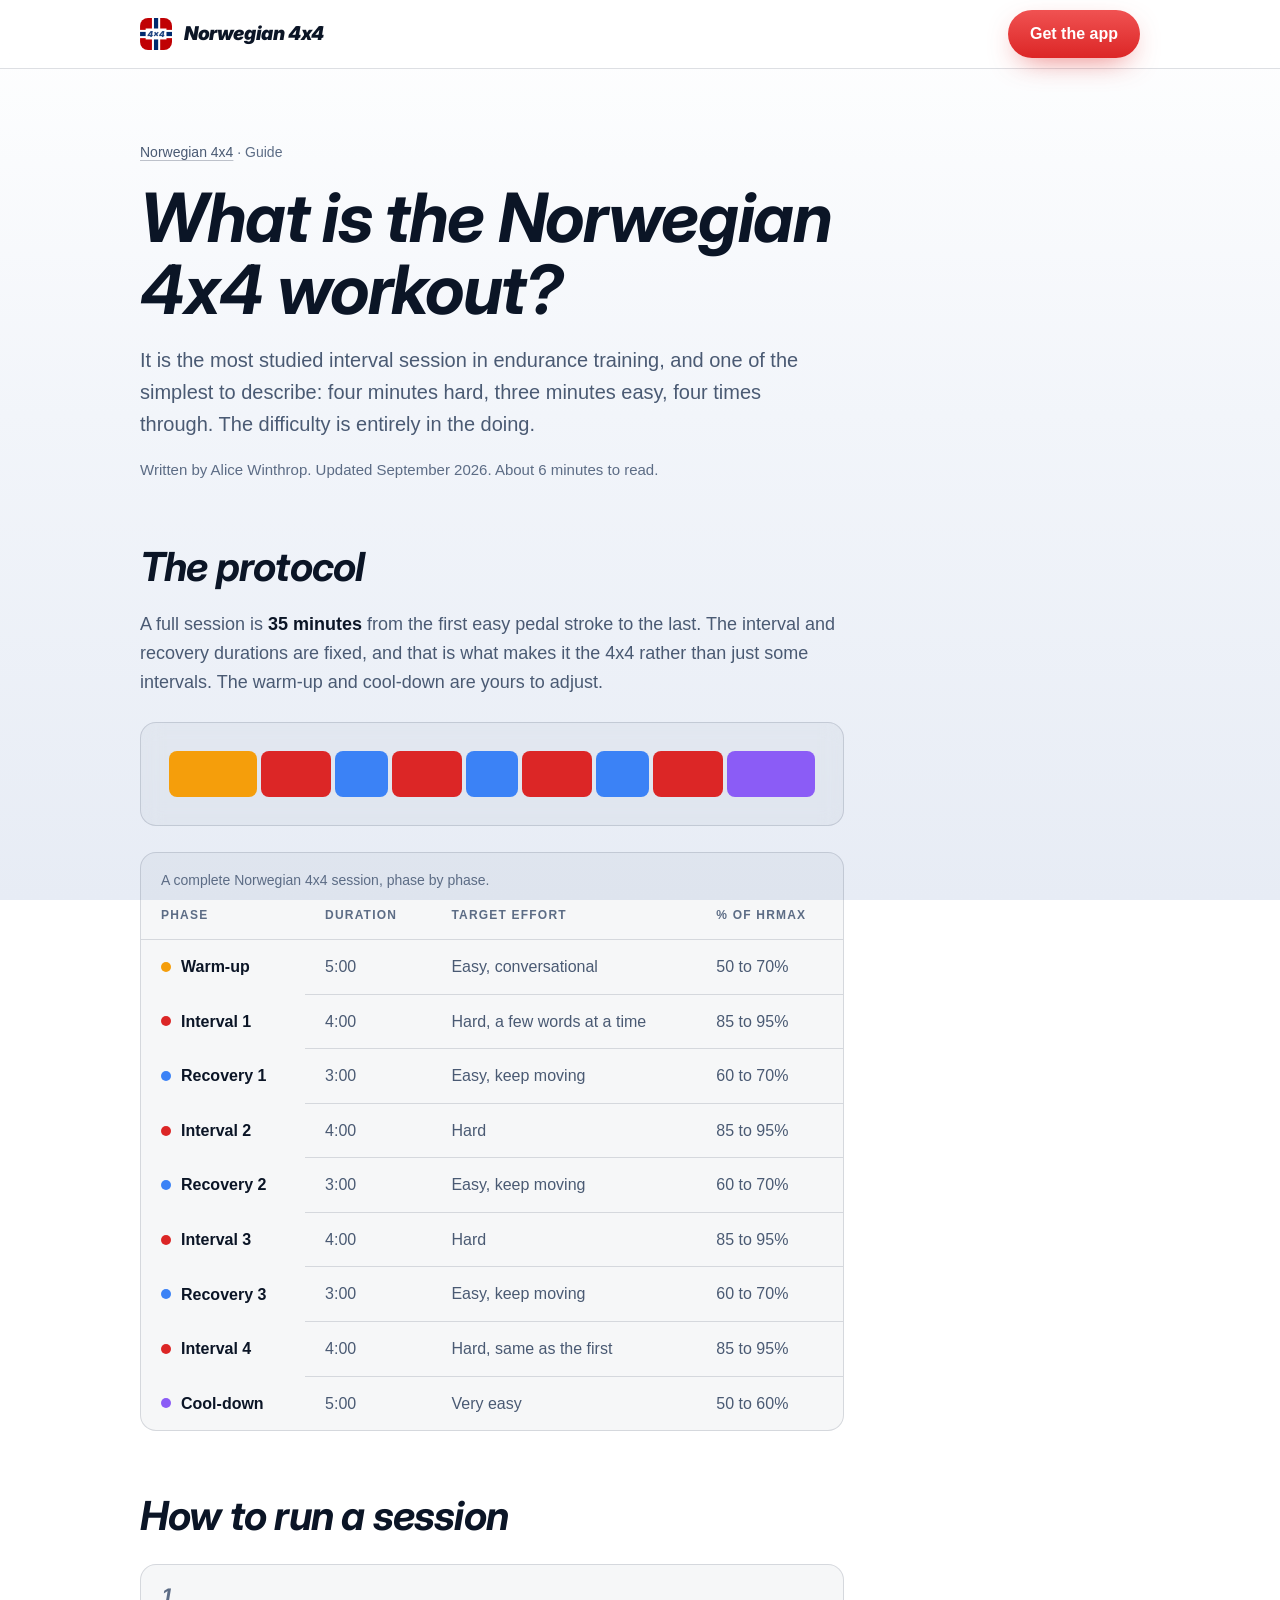
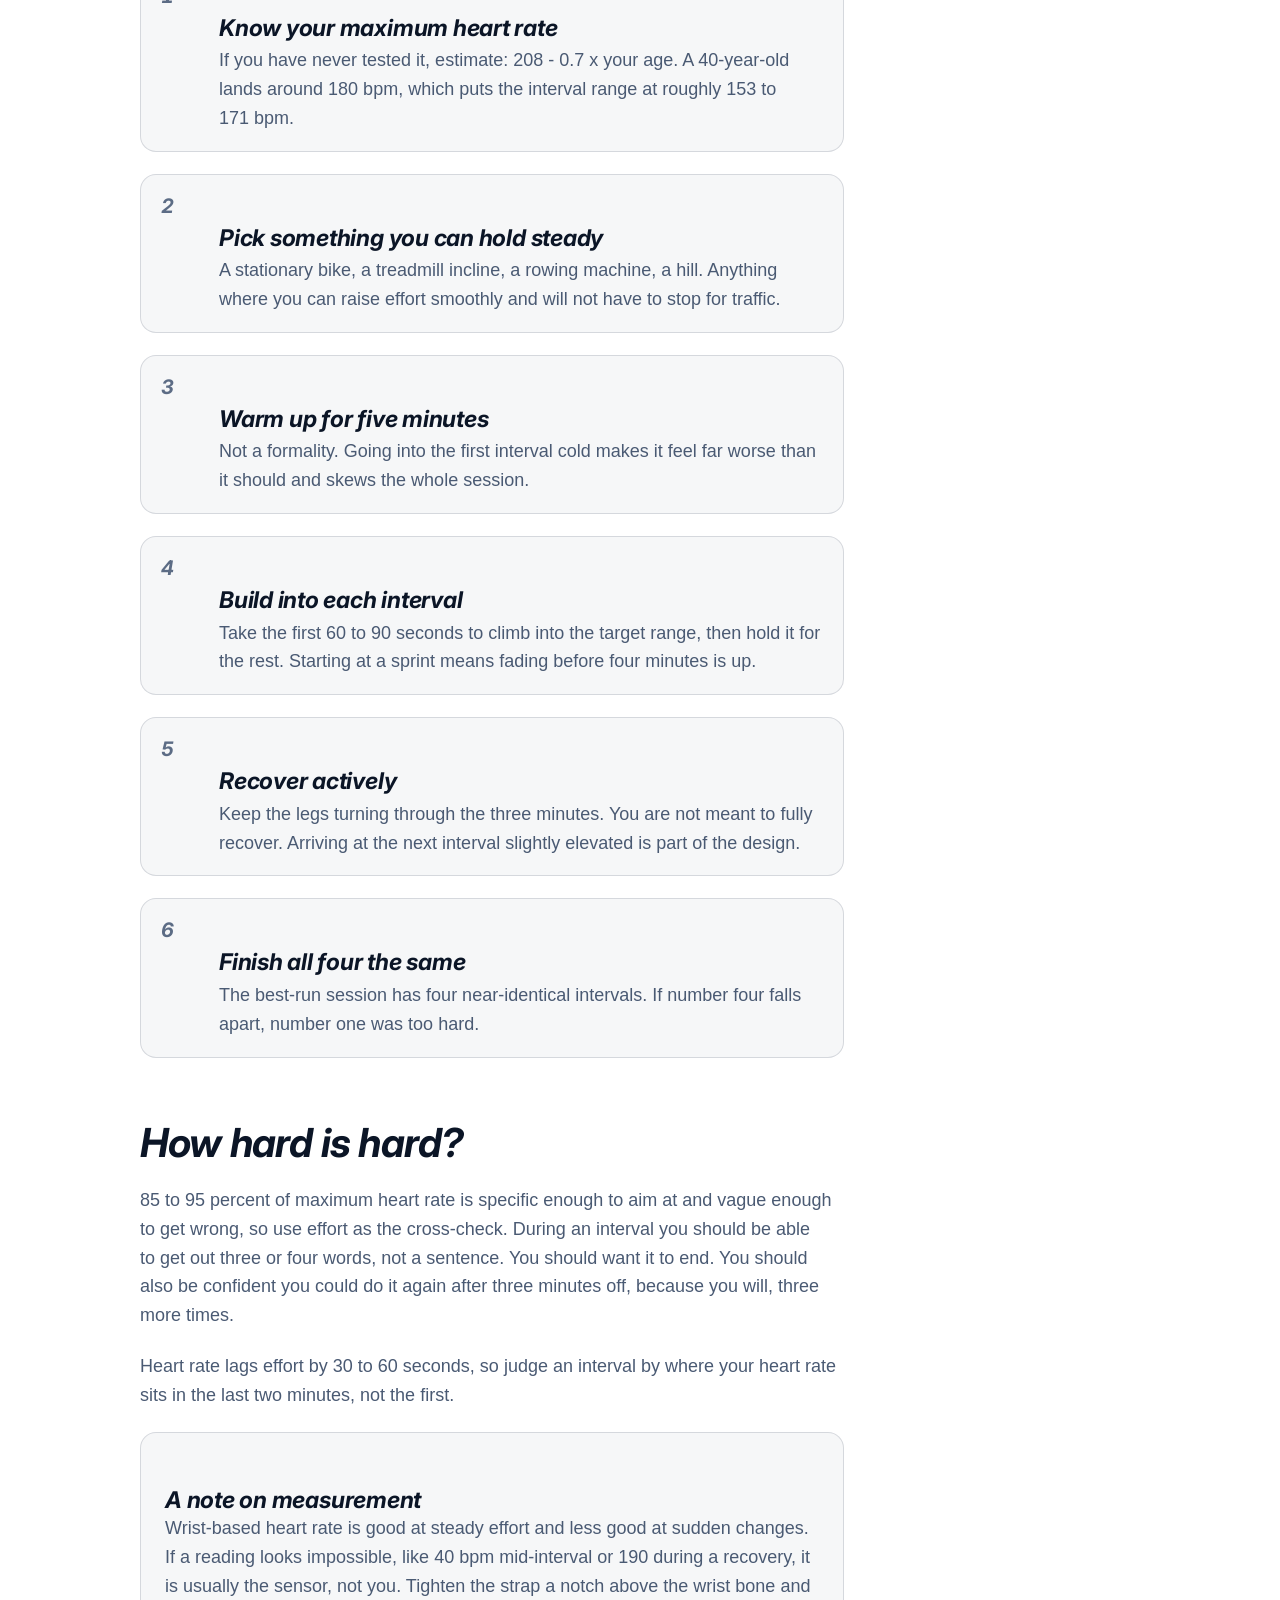
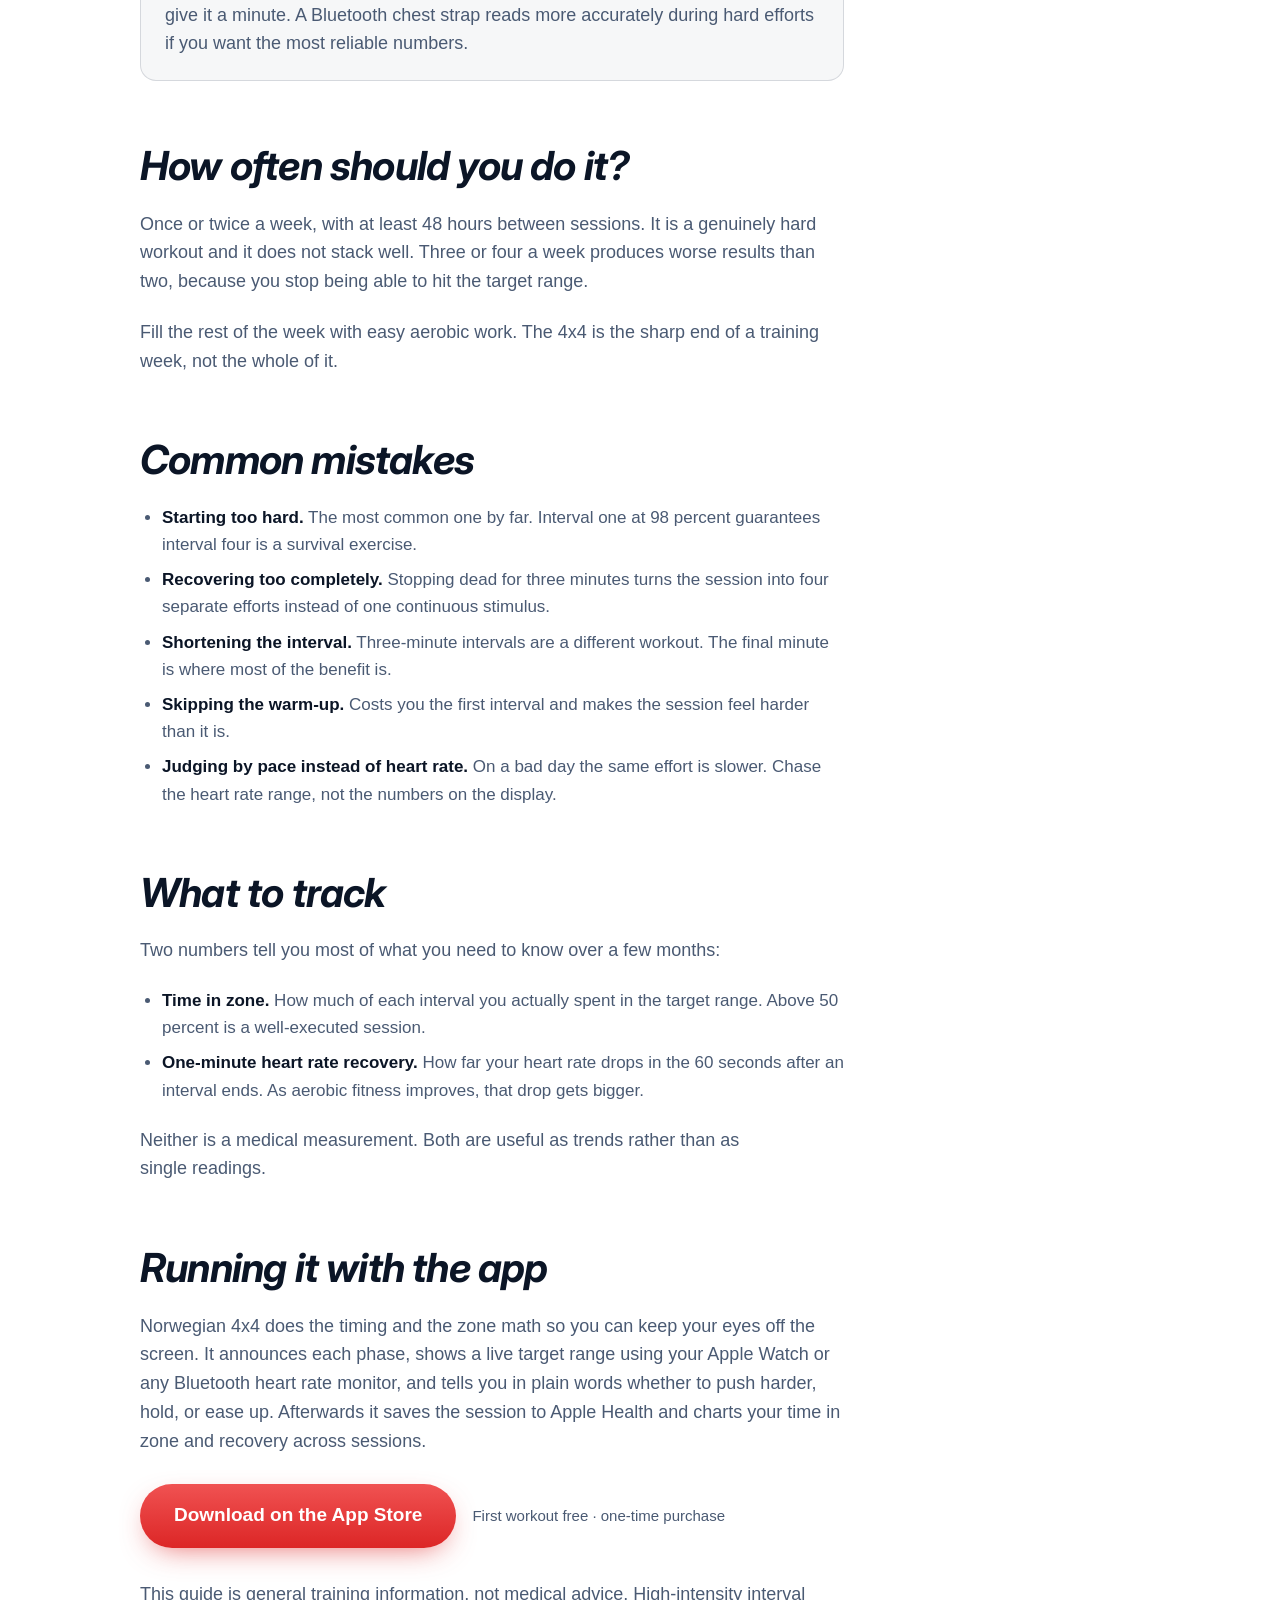
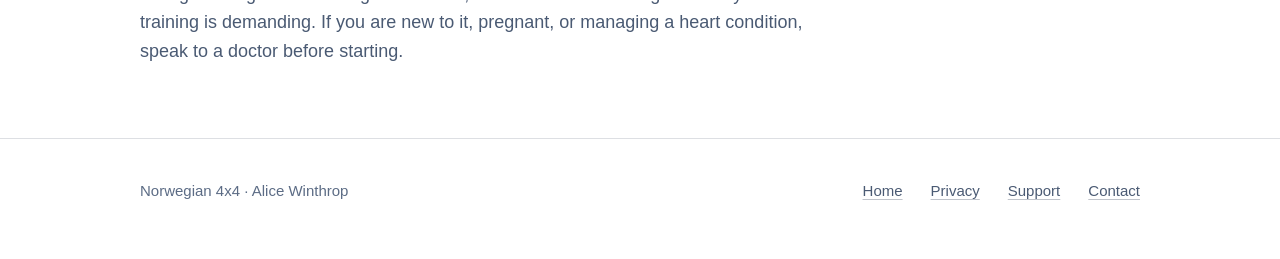
==== commit ceb2d358: "App Store compliance: official badge, one-time-purchase wording, softer claim - Replace the recreate" ====
--- a/what-is-the-norwegian-4x4-workout/index.html
+++ b/what-is-the-norwegian-4x4-workout/index.html
@@ -73,8 +73,7 @@
       <img src="../assets/icon.png" alt="" width="32" height="32">
       <span>Norwegian 4x4</span>
     </a>
-    <!-- TODO(action): replace with the real App Store URL / app ID -->
-    <a class="cta cta-sm" href="https://apps.apple.com/app/idXXXXXXXXX">Get the app</a>
+    <a class="cta cta-sm" href="https://apps.apple.com/app/norwegian-4x4-workout/id6762572409">Get the app</a>
   </div>
 </header>
 
@@ -243,9 +242,8 @@
       <p>Norwegian 4x4 does the timing and the zone math so you can keep your eyes off the screen. It announces each phase, shows a live target range using your Apple Watch or any Bluetooth heart rate monitor, and tells you in plain words whether to push harder, hold, or ease up. Afterwards it saves the session to Apple Health and charts your time in zone and recovery across sessions.</p>
 
       <div class="cta-row" style="margin-top: 28px">
-        <!-- TODO(action): replace with the real App Store URL / app ID -->
-        <a class="cta" href="https://apps.apple.com/app/idXXXXXXXXX">Download on the App Store</a>
-        <span class="fineprint">First workout free &middot; $4.99 once</span>
+        <a class="cta" href="https://apps.apple.com/app/norwegian-4x4-workout/id6762572409">Download on the App Store</a>
+        <span class="fineprint">First workout free &middot; one-time purchase</span>
       </div>
 
       <p class="fineprint" style="margin-top: 32px">This guide is general training information, not medical advice. High-intensity interval training is demanding. If you are new to it, pregnant, or managing a heart condition, speak to a doctor before starting.</p>
--- a/assets/site.css
+++ b/assets/site.css
@@ -500,3 +500,13 @@
     }
   }
 }
+
+/* ---------- App Store badge ---------- */
+/* Official Apple artwork. White badge on the dark ground, black in light mode. */
+.badge-link { display: inline-flex; align-items: center; }
+.badge-link img { height: 48px; width: auto; display: block; }
+.badge-light { display: none; }
+@media (prefers-color-scheme: light) {
+  .badge-dark { display: none; }
+  .badge-light { display: inline-block; }
+}
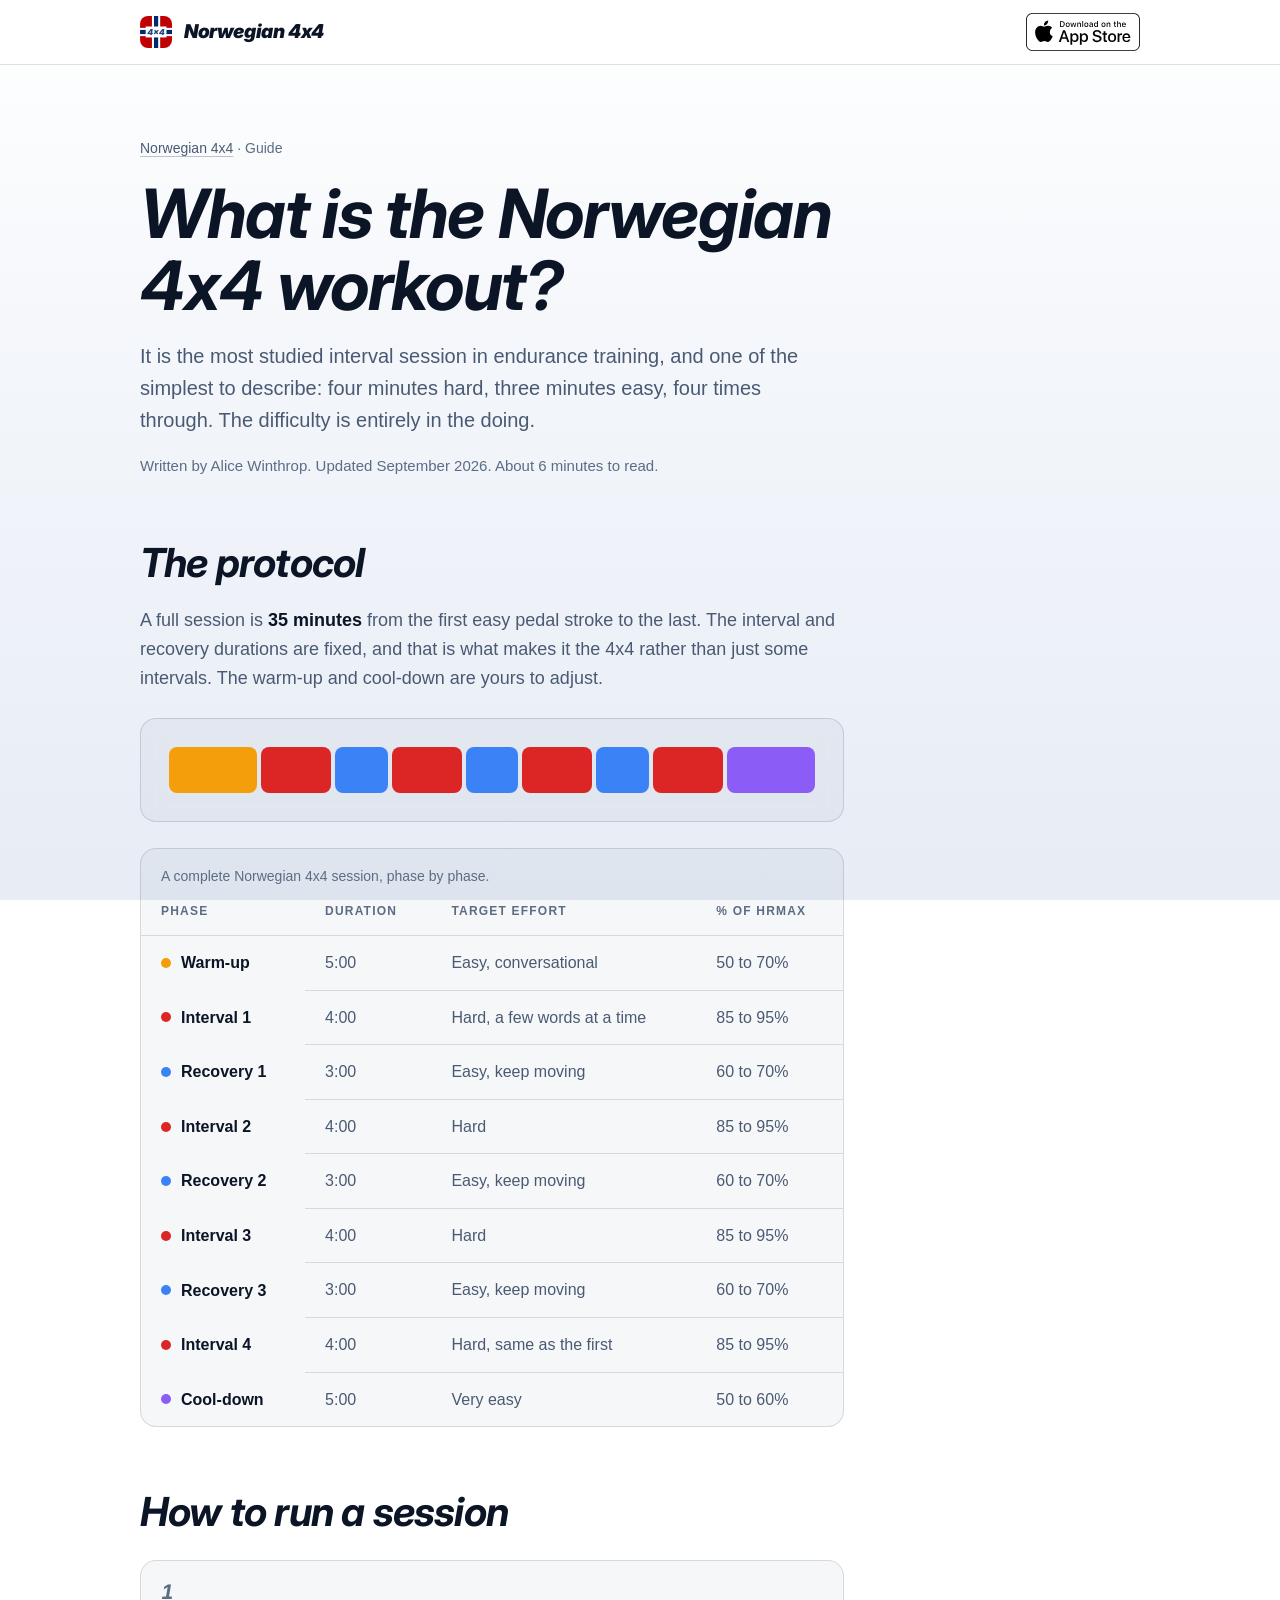
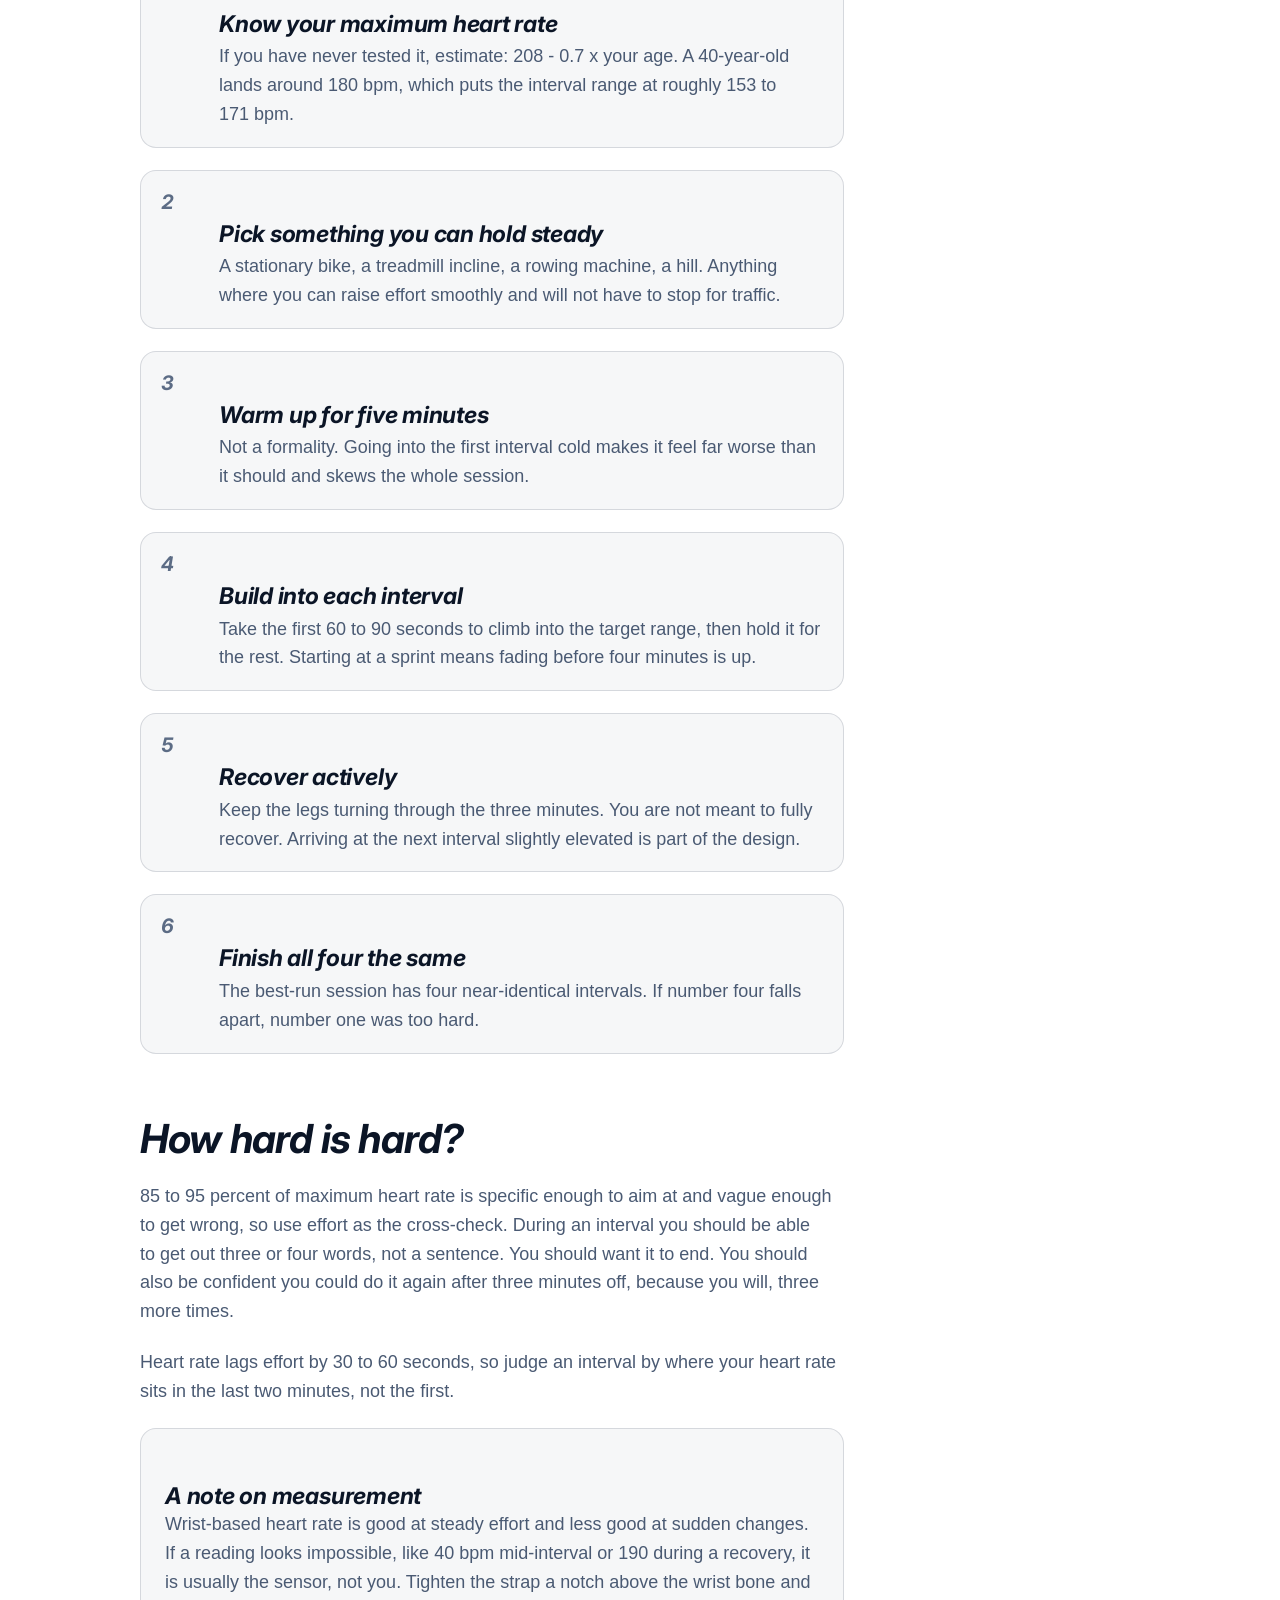
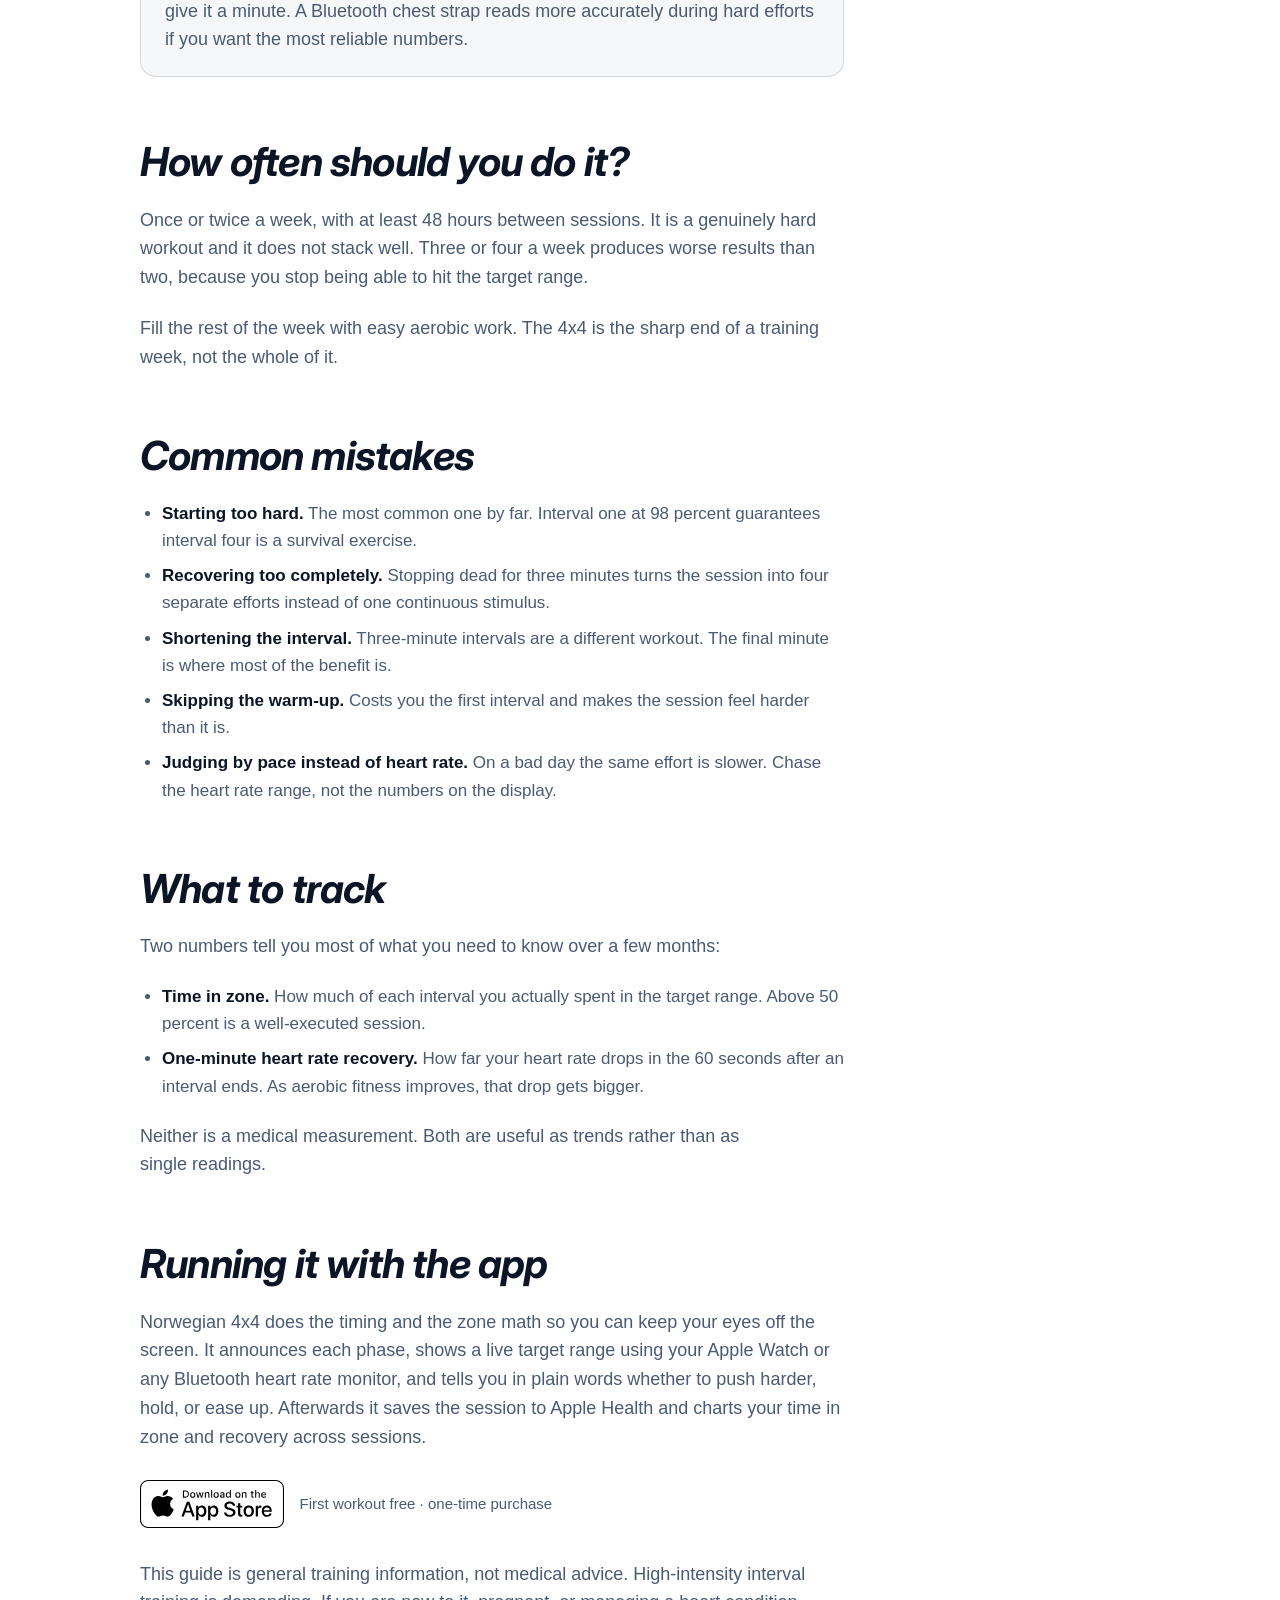
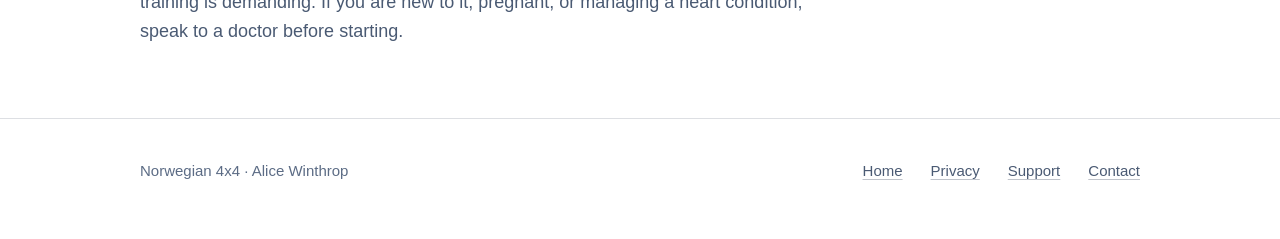
==== commit 96d241c9: "Use the official App Store badge for every download CTA, sitewide Replace all remaining red-pill "Do" ====
--- a/what-is-the-norwegian-4x4-workout/index.html
+++ b/what-is-the-norwegian-4x4-workout/index.html
@@ -73,7 +73,9 @@
       <img src="../assets/icon.png" alt="" width="32" height="32">
       <span>Norwegian 4x4</span>
     </a>
-    <a class="cta cta-sm" href="https://apps.apple.com/app/norwegian-4x4-workout/id6762572409">Get the app</a>
+    <a class="badge-link" href="https://apps.apple.com/app/norwegian-4x4-workout/id6762572409" aria-label="Download Norwegian 4x4 on the App Store">
+      <img src="../assets/app-store-badge-white.svg" alt="Download on the App Store" width="144" height="48">
+    </a>
   </div>
 </header>
 
@@ -242,7 +244,9 @@
       <p>Norwegian 4x4 does the timing and the zone math so you can keep your eyes off the screen. It announces each phase, shows a live target range using your Apple Watch or any Bluetooth heart rate monitor, and tells you in plain words whether to push harder, hold, or ease up. Afterwards it saves the session to Apple Health and charts your time in zone and recovery across sessions.</p>
 
       <div class="cta-row" style="margin-top: 28px">
-        <a class="cta" href="https://apps.apple.com/app/norwegian-4x4-workout/id6762572409">Download on the App Store</a>
+        <a class="badge-link" href="https://apps.apple.com/app/norwegian-4x4-workout/id6762572409" aria-label="Download Norwegian 4x4 on the App Store">
+          <img src="../assets/app-store-badge-white.svg" alt="Download on the App Store" width="144" height="48">
+        </a>
         <span class="fineprint">First workout free &middot; one-time purchase</span>
       </div>
 
--- a/assets/site.css
+++ b/assets/site.css
@@ -502,11 +502,11 @@
 }
 
 /* ---------- App Store badge ---------- */
-/* Official Apple artwork. White badge on the dark ground, black in light mode. */
+/* Official Apple artwork (white badge). */
 .badge-link { display: inline-flex; align-items: center; }
 .badge-link img { height: 48px; width: auto; display: block; }
-.badge-light { display: none; }
-@media (prefers-color-scheme: light) {
-  .badge-dark { display: none; }
-  .badge-light { display: inline-block; }
-}
+.masthead .badge-link img { height: 38px; }
+
+/* ---------- masthead nav link ---------- */
+.masthead .nav-link { color: var(--ink-2); text-decoration: none; font-weight: 500; font-size: 15px; white-space: nowrap; }
+.masthead .nav-link:hover { color: var(--ink); }
